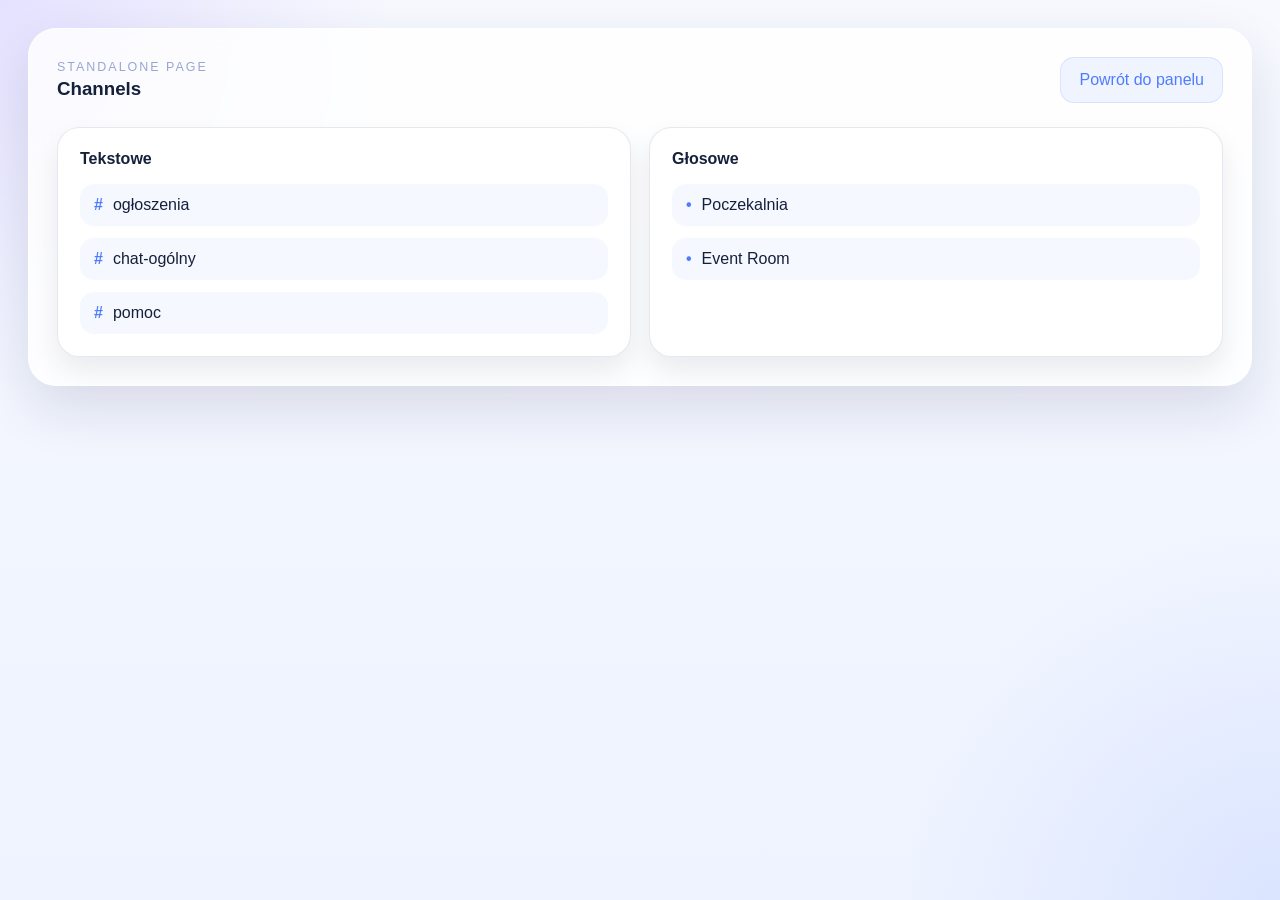
==== channels/channels.html @ d3af58b4 "Build Discord server dashboard site" ====
<!DOCTYPE html>
<html lang="pl">
<head>
  <meta charset="UTF-8">
  <meta name="viewport" content="width=device-width, initial-scale=1.0">
  <title>Channels</title>
  <link rel="stylesheet" href="../css/style.css">
</head>
<body>
  <main class="main-panel">
    <section class="panel-card panel-card--active">
      <div class="panel-card__header">
        <div>
          <p class="panel-card__eyebrow">Standalone page</p>
          <h3>Channels</h3>
        </div>
        <a class="panel-link" href="../index.html">Powrót do panelu</a>
      </div>
      <div class="channel-layout">
        <article class="info-box">
          <h4>Tekstowe</h4>
          <ul class="channel-list">
            <li><span>#</span> ogłoszenia</li>
            <li><span>#</span> chat-ogólny</li>
            <li><span>#</span> pomoc</li>
          </ul>
        </article>
        <article class="info-box">
          <h4>Głosowe</h4>
          <ul class="channel-list channel-list--voice">
            <li><span>•</span> Poczekalnia</li>
            <li><span>•</span> Event Room</li>
          </ul>
        </article>
      </div>
    </section>
  </main>
</body>
</html>
---- css/style.css ----
:root {
  --bg-page: #eff3ff;
  --bg-sidebar: #0d1224;
  --bg-sidebar-soft: #151d37;
  --bg-card: rgba(255, 255, 255, 0.82);
  --bg-card-strong: #ffffff;
  --text-main: #15203b;
  --text-soft: #617094;
  --text-on-dark: #f5f7ff;
  --line: rgba(21, 32, 59, 0.1);
  --shadow-lg: 0 22px 55px rgba(16, 26, 57, 0.12);
  --shadow-md: 0 14px 28px rgba(13, 18, 36, 0.08);
  --radius-xl: 28px;
  --radius-lg: 22px;
  --radius-md: 16px;
  --radius-sm: 12px;
  --violet: #7a5cff;
  --orange: #ff9c42;
  --green: #2bc870;
  --gray: #8e96a8;
  --gold: #e0b63f;
  --blue: #4e7cff;
}

* {
  box-sizing: border-box;
}

html,
body {
  margin: 0;
  min-height: 100%;
}

body {
  font-family: "Space Grotesk", sans-serif;
  color: var(--text-main);
  background:
    radial-gradient(circle at top left, rgba(122, 92, 255, 0.15), transparent 25%),
    radial-gradient(circle at bottom right, rgba(78, 124, 255, 0.12), transparent 24%),
    linear-gradient(180deg, #f7f9ff 0%, #eef3ff 100%);
}

button,
a {
  font: inherit;
}

button {
  cursor: pointer;
}

a {
  color: inherit;
  text-decoration: none;
}

svg {
  display: block;
  width: 100%;
  height: 100%;
  fill: currentColor;
}

.app-shell {
  min-height: 100vh;
  display: grid;
  grid-template-columns: 280px 1fr;
}

.sidebar {
  position: sticky;
  top: 0;
  min-height: 100vh;
  display: flex;
  flex-direction: column;
  padding: 28px 20px;
  background:
    linear-gradient(180deg, rgba(255, 255, 255, 0.04), transparent 24%),
    linear-gradient(180deg, #0c1122 0%, #111935 100%);
  color: var(--text-on-dark);
  border-right: 1px solid rgba(255, 255, 255, 0.06);
}

.sidebar__brand,
.sidebar__footer {
  padding: 14px;
  border-radius: var(--radius-lg);
  background: rgba(255, 255, 255, 0.04);
  border: 1px solid rgba(255, 255, 255, 0.06);
}

.sidebar__brand {
  display: flex;
  align-items: center;
  gap: 14px;
  margin-bottom: 20px;
}

.server-badge {
  width: 56px;
  height: 56px;
  display: grid;
  place-items: center;
  border-radius: 18px;
  background: linear-gradient(135deg, var(--violet), #49a2ff);
  color: white;
  font-weight: 700;
  letter-spacing: 0.08em;
  box-shadow: 0 18px 30px rgba(122, 92, 255, 0.28);
}

.sidebar__eyebrow,
.topbar__eyebrow,
.panel-card__eyebrow {
  margin: 0 0 4px;
  color: #99a6d0;
  font-size: 0.78rem;
  letter-spacing: 0.16em;
  text-transform: uppercase;
}

.sidebar__brand h1,
.topbar h2,
.panel-card h3,
.info-box h4,
.event-item h4 {
  margin: 0;
}

.sidebar__nav {
  display: grid;
  gap: 10px;
}

.nav-item {
  display: flex;
  align-items: center;
  gap: 14px;
  width: 100%;
  padding: 14px 16px;
  border: 0;
  border-radius: 16px;
  background: transparent;
  color: #d7def8;
  text-align: left;
  transition: background-color 0.22s ease, transform 0.22s ease, color 0.22s ease;
}

.nav-item:hover,
.nav-item:focus-visible {
  background: rgba(255, 255, 255, 0.07);
  transform: translateX(4px);
  color: white;
}

.nav-item.is-active {
  background: linear-gradient(135deg, rgba(122, 92, 255, 0.3), rgba(78, 124, 255, 0.18));
  color: white;
  box-shadow: inset 0 0 0 1px rgba(255, 255, 255, 0.08);
}

.nav-item__icon {
  width: 20px;
  height: 20px;
  flex: 0 0 20px;
}

.sidebar__footer {
  margin-top: auto;
}

.sidebar__footer p {
  margin: 0 0 6px;
  color: #9ca9cf;
}

.main-panel {
  padding: 28px;
}

.topbar {
  margin-bottom: 24px;
}

.topbar__content {
  display: flex;
  align-items: center;
  justify-content: space-between;
  gap: 20px;
  padding: 24px 28px;
  border-radius: var(--radius-xl);
  background: rgba(255, 255, 255, 0.65);
  backdrop-filter: blur(16px);
  border: 1px solid rgba(255, 255, 255, 0.72);
  box-shadow: var(--shadow-lg);
}

.oauth-card {
  display: flex;
  align-items: center;
  gap: 14px;
}

.oauth-card p {
  margin: 0;
  max-width: 300px;
  color: var(--text-soft);
  font-size: 0.95rem;
}

.discord-login,
.panel-link {
  display: inline-flex;
  align-items: center;
  justify-content: center;
  min-height: 46px;
  padding: 0 18px;
  border-radius: 14px;
  border: 1px solid transparent;
  transition: transform 0.2s ease, box-shadow 0.2s ease, background-color 0.2s ease;
}

.discord-login {
  background: linear-gradient(135deg, #5865f2, #7a5cff);
  color: white;
  box-shadow: 0 16px 28px rgba(88, 101, 242, 0.22);
}

.discord-login:hover,
.discord-login:focus-visible,
.panel-link:hover,
.panel-link:focus-visible {
  transform: translateY(-2px);
}

.panel-link {
  color: var(--blue);
  background: rgba(78, 124, 255, 0.08);
  border-color: rgba(78, 124, 255, 0.14);
}

.content-area {
  position: relative;
}

.panel-card {
  display: none;
  padding: 28px;
  border-radius: var(--radius-xl);
  background: var(--bg-card);
  backdrop-filter: blur(16px);
  border: 1px solid rgba(255, 255, 255, 0.7);
  box-shadow: var(--shadow-lg);
}

.panel-card--active {
  display: block;
  animation: panel-enter 0.34s ease;
}

@keyframes panel-enter {
  from {
    opacity: 0;
    transform: translateY(10px) translateX(6px);
  }

  to {
    opacity: 1;
    transform: translateY(0) translateX(0);
  }
}

.panel-card__header {
  display: flex;
  align-items: center;
  justify-content: space-between;
  gap: 16px;
  margin-bottom: 24px;
}

.panel-card__actions {
  display: flex;
  align-items: center;
  gap: 12px;
  flex-wrap: wrap;
  justify-content: flex-end;
}

.role-grid,
.channel-layout,
.rules-layout {
  display: grid;
  gap: 18px;
}

.role-grid {
  grid-template-columns: repeat(2, minmax(0, 1fr));
}

.role-tile,
.info-box,
.member-row,
.event-item {
  border-radius: var(--radius-lg);
  background: var(--bg-card-strong);
  border: 1px solid var(--line);
  box-shadow: var(--shadow-md);
}

.role-tile {
  min-height: 170px;
  padding: 20px;
  position: relative;
  overflow: hidden;
}

.role-tile::before {
  content: "";
  position: absolute;
  inset: 0 auto auto 0;
  width: 100%;
  height: 5px;
}

.role-tile--violet::before,
.tag--violet {
  background: var(--violet);
}

.role-tile--orange::before,
.tag--orange {
  background: var(--orange);
}

.role-tile--green::before,
.tag--green {
  background: var(--green);
}

.role-tile--gray::before,
.tag--gray {
  background: var(--gray);
}

.role-tile--gold::before,
.tag--gold {
  background: var(--gold);
}

.role-tile p,
.info-box p,
.event-item p {
  margin: 14px 0 0;
  color: var(--text-soft);
  line-height: 1.65;
}

.role-chip,
.tag,
.status-pill {
  display: inline-flex;
  align-items: center;
  min-height: 32px;
  padding: 0 12px;
  border-radius: 999px;
  font-size: 0.9rem;
  font-weight: 600;
}

.role-chip {
  background: #f2f5ff;
}

.channel-layout,
.rules-layout {
  grid-template-columns: repeat(2, minmax(0, 1fr));
}

.info-box {
  padding: 22px;
}

.channel-list,
.rules-list {
  margin: 16px 0 0;
  padding: 0;
}

.channel-list {
  list-style: none;
  display: grid;
  gap: 12px;
}

.channel-list li {
  display: flex;
  align-items: center;
  gap: 10px;
  padding: 12px 14px;
  border-radius: 14px;
  background: #f6f8ff;
  color: var(--text-main);
  transition: transform 0.2s ease, background-color 0.2s ease;
}

.channel-list li:hover,
.member-row:hover {
  transform: translateY(-2px);
  background: #eef3ff;
}

.channel-list span {
  color: var(--blue);
  font-weight: 700;
}

.staff-grid,
.events-list {
  display: grid;
  gap: 14px;
}

.member-row {
  display: flex;
  align-items: center;
  justify-content: space-between;
  gap: 14px;
  padding: 18px 20px;
  transition: transform 0.2s ease, background-color 0.2s ease;
}

.tag {
  color: white;
}

.tag--violet {
  background: var(--violet);
}

.status-pill {
  background: rgba(78, 124, 255, 0.1);
  color: var(--blue);
}

.event-item {
  display: grid;
  grid-template-columns: 84px 1fr;
  gap: 18px;
  align-items: start;
  padding: 18px 20px;
}

.event-item__date {
  display: inline-flex;
  align-items: center;
  justify-content: center;
  min-height: 58px;
  border-radius: 18px;
  background: linear-gradient(135deg, var(--violet), var(--blue));
  color: white;
  font-weight: 700;
}

.rules-list {
  padding-left: 18px;
  color: var(--text-soft);
  line-height: 1.7;
}

.hamburger {
  display: none;
  width: 52px;
  height: 52px;
  margin-bottom: 16px;
  border: 1px solid rgba(21, 32, 59, 0.12);
  border-radius: 16px;
  background: rgba(255, 255, 255, 0.72);
  box-shadow: var(--shadow-md);
}

.hamburger span {
  display: block;
  width: 22px;
  height: 2px;
  margin: 5px auto;
  background: var(--text-main);
  border-radius: 999px;
}

@media (max-width: 980px) {
  .app-shell {
    grid-template-columns: 1fr;
  }

  .sidebar {
    position: fixed;
    inset: 0 auto 0 0;
    width: min(82vw, 320px);
    transform: translateX(-100%);
    transition: transform 0.28s ease;
    z-index: 20;
  }

  .sidebar.is-open {
    transform: translateX(0);
  }

  .main-panel {
    padding: 18px;
  }

  .hamburger {
    display: block;
  }

  .topbar__content,
  .panel-card__header,
  .oauth-card,
  .role-grid,
  .channel-layout,
  .rules-layout {
    grid-template-columns: 1fr;
    display: grid;
  }

  .oauth-card {
    justify-items: start;
  }
}

@media (max-width: 720px) {
  .topbar__content,
  .panel-card {
    padding: 20px;
  }

  .member-row,
  .event-item {
    grid-template-columns: 1fr;
  }

  .member-row {
    align-items: flex-start;
  }
}
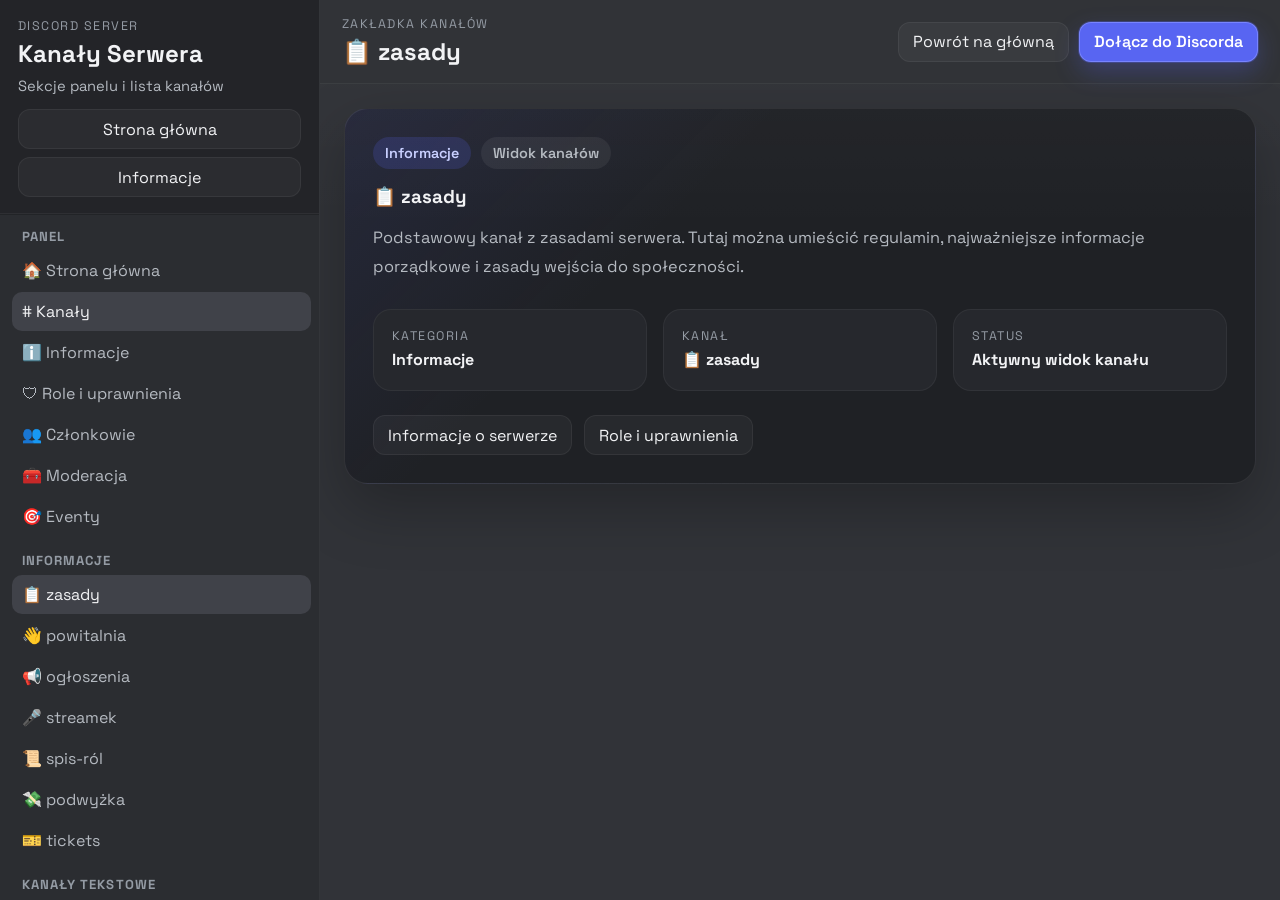
==== commit e60a0dbf: "Update channels layout pages" ====
--- a/channels/channels.html
+++ b/channels/channels.html
@@ -3,37 +3,270 @@
 <head>
   <meta charset="UTF-8">
   <meta name="viewport" content="width=device-width, initial-scale=1.0">
-  <title>Channels</title>
+  <meta
+    name="description"
+    content="Osobny widok kanałów serwera Discord z listą po lewej stronie."
+  >
+  <title>Kanały Serwera</title>
+  <link rel="preconnect" href="https://fonts.googleapis.com">
+  <link rel="preconnect" href="https://fonts.gstatic.com" crossorigin>
+  <link
+    href="https://fonts.googleapis.com/css2?family=Space+Grotesk:wght@400;500;600;700&display=swap"
+    rel="stylesheet"
+  >
   <link rel="stylesheet" href="../css/style.css">
 </head>
 <body>
-  <main class="main-panel">
-    <section class="panel-card panel-card--active">
-      <div class="panel-card__header">
+  <div class="app-shell">
+    <aside class="channel-sidebar" id="channelSidebar">
+      <header class="channel-sidebar__header">
         <div>
-          <p class="panel-card__eyebrow">Standalone page</p>
-          <h3>Channels</h3>
-        </div>
-        <a class="panel-link" href="../index.html">Powrót do panelu</a>
+          <p class="channel-sidebar__eyebrow">Discord Server</p>
+          <h1>Kanały Serwera</h1>
+        </div>
+        <p class="channel-sidebar__meta">Sekcje panelu i lista kanałów</p>
+        <div class="sidebar-shortcuts">
+          <a class="sidebar-shortcut" href="../index.html">Strona główna</a>
+          <a class="sidebar-shortcut" href="../info/info.html">Informacje</a>
+        </div>
+      </header>
+
+      <div class="channel-sidebar__scroll" aria-label="Sekcje i kanały">
+        <section class="channel-group">
+          <h2 class="channel-group__title">Panel</h2>
+          <a class="sidebar-nav__link" href="../index.html">🏠 Strona główna</a>
+          <a class="sidebar-nav__link is-active" href="./channels.html"># Kanały</a>
+          <a class="sidebar-nav__link" href="../info/info.html">ℹ️ Informacje</a>
+          <a class="sidebar-nav__link" href="../roles/roles.html">🛡 Role i uprawnienia</a>
+          <a class="sidebar-nav__link" href="../members/members.html">👥 Członkowie</a>
+          <a class="sidebar-nav__link" href="../moderation/moderation.html">🧰 Moderacja</a>
+          <a class="sidebar-nav__link" href="../events/events.html">🎯 Eventy</a>
+        </section>
+
+        <section class="channel-group">
+          <h2 class="channel-group__title">Informacje</h2>
+          <button class="channel-item is-active" type="button" data-channel="📋 zasady" data-category="Informacje">
+            <span class="channel-item__name">📋 zasady</span>
+          </button>
+          <button class="channel-item" type="button" data-channel="👋 powitalnia" data-category="Informacje">
+            <span class="channel-item__name">👋 powitalnia</span>
+          </button>
+          <button class="channel-item" type="button" data-channel="📢 ogłoszenia" data-category="Informacje">
+            <span class="channel-item__name">📢 ogłoszenia</span>
+          </button>
+          <button class="channel-item" type="button" data-channel="🎤 streamek" data-category="Informacje">
+            <span class="channel-item__name">🎤 streamek</span>
+          </button>
+          <button class="channel-item" type="button" data-channel="📜 spis-ról" data-category="Informacje">
+            <span class="channel-item__name">📜 spis-ról</span>
+          </button>
+          <button class="channel-item" type="button" data-channel="💸 podwyżka" data-category="Informacje">
+            <span class="channel-item__name">💸 podwyżka</span>
+          </button>
+          <button class="channel-item" type="button" data-channel="🎫 tickets" data-category="Informacje">
+            <span class="channel-item__name">🎫 tickets</span>
+          </button>
+        </section>
+
+        <section class="channel-group">
+          <h2 class="channel-group__title">Kanały tekstowe</h2>
+          <button class="channel-item" type="button" data-channel="😴🤔 ogólny" data-category="Kanały tekstowe">
+            <span class="channel-item__name">😴🤔 ogólny</span>
+          </button>
+          <button class="channel-item" type="button" data-channel="💡 pomysły" data-category="Kanały tekstowe">
+            <span class="channel-item__name">💡 pomysły</span>
+          </button>
+          <button class="channel-item" type="button" data-channel="🏠 rrl" data-category="Kanały tekstowe">
+            <span class="channel-item__name">🏠 rrl</span>
+          </button>
+          <button class="channel-item" type="button" data-channel="🌐 tylko-dla-moderacji" data-category="Kanały tekstowe">
+            <span class="channel-item__name">🌐 tylko-dla-moderacji</span>
+          </button>
+          <button class="channel-item" type="button" data-channel="👑 zasady-moderacji" data-category="Kanały tekstowe">
+            <span class="channel-item__name">👑 zasady-moderacji</span>
+          </button>
+          <button class="channel-item" type="button" data-channel="😄 szukanko-ludzi" data-category="Kanały tekstowe">
+            <span class="channel-item__name">😄 szukanko-ludzi</span>
+          </button>
+          <button class="channel-item" type="button" data-channel="🔧 naprawy" data-category="Kanały tekstowe">
+            <span class="channel-item__name">🔧 naprawy</span>
+          </button>
+        </section>
+
+        <section class="channel-group">
+          <h2 class="channel-group__title">4fun</h2>
+          <button class="channel-item" type="button" data-channel="🎬 clipy" data-category="4fun">
+            <span class="channel-item__name">🎬 clipy</span>
+          </button>
+          <button class="channel-item" type="button" data-channel="😂 memy" data-category="4fun">
+            <span class="channel-item__name">😂 memy</span>
+          </button>
+          <button class="channel-item" type="button" data-channel="🎵 music" data-category="4fun">
+            <span class="channel-item__name">🎵 music</span>
+          </button>
+          <button class="channel-item" type="button" data-channel="📚 chwalanie-co-majo" data-category="4fun">
+            <span class="channel-item__name">📚 chwalanie-co-majo</span>
+          </button>
+          <button class="channel-item" type="button" data-channel="🧠 edity" data-category="4fun">
+            <span class="channel-item__name">🧠 edity</span>
+          </button>
+          <button class="channel-item" type="button" data-channel="🎲 gry-i-sklep" data-category="4fun">
+            <span class="channel-item__name">🎲 gry-i-sklep</span>
+          </button>
+          <button class="channel-item" type="button" data-channel="🕹 komendo-tekstowy" data-category="4fun">
+            <span class="channel-item__name">🕹 komendo-tekstowy</span>
+          </button>
+          <button class="channel-item" type="button" data-channel="🎮 oceny-setup" data-category="4fun">
+            <span class="channel-item__name">🎮 oceny-setup</span>
+          </button>
+          <button class="channel-item" type="button" data-channel="🔢 odliczanie" data-category="4fun">
+            <span class="channel-item__name">🔢 odliczanie</span>
+          </button>
+          <button class="channel-item" type="button" data-channel="✏️ ostatnia-litera" data-category="4fun">
+            <span class="channel-item__name">✏️ ostatnia-litera</span>
+          </button>
+          <button class="channel-item" type="button" data-channel="🎉 igrzyska-żartu" data-category="4fun">
+            <span class="channel-item__name">🎉 igrzyska-żartu</span>
+          </button>
+        </section>
+
+        <section class="channel-group">
+          <h2 class="channel-group__title">Kanały głosowe</h2>
+          <button class="channel-item channel-item--voice" type="button" data-channel="🔊 Ogólne" data-category="Kanały głosowe">
+            <span class="channel-item__name">🔊 Ogólne</span>
+          </button>
+          <button class="channel-item channel-item--voice" type="button" data-channel="🔊 duo" data-category="Kanały głosowe">
+            <span class="channel-item__name">🔊 duo</span>
+          </button>
+          <button class="channel-item channel-item--voice" type="button" data-channel="🔊 trio" data-category="Kanały głosowe">
+            <span class="channel-item__name">🔊 trio</span>
+          </button>
+          <button class="channel-item channel-item--voice" type="button" data-channel="🔊 quatro" data-category="Kanały głosowe">
+            <span class="channel-item__name">🔊 quatro</span>
+          </button>
+          <button class="channel-item channel-item--voice" type="button" data-channel="🔊 Unlimited" data-category="Kanały głosowe">
+            <span class="channel-item__name">🔊 Unlimited</span>
+          </button>
+          <button class="channel-item channel-item--voice" type="button" data-channel="🔊 Nieobecność" data-category="Kanały głosowe">
+            <span class="channel-item__name">🔊 Nieobecność</span>
+          </button>
+          <button class="channel-item channel-item--voice" type="button" data-channel="🔊 Streamek" data-category="Kanały głosowe">
+            <span class="channel-item__name">🔊 Streamek</span>
+          </button>
+        </section>
+
+        <section class="channel-group">
+          <h2 class="channel-group__title">Ban</h2>
+          <button class="channel-item" type="button" data-channel="❌ ban-room" data-category="Ban">
+            <span class="channel-item__name">❌ ban-room</span>
+          </button>
+          <button class="channel-item" type="button" data-channel="📩 requesty-na-bany" data-category="Ban">
+            <span class="channel-item__name">📩 requesty-na-bany</span>
+          </button>
+        </section>
+
+        <section class="channel-group">
+          <h2 class="channel-group__title">Event</h2>
+          <button class="channel-item" type="button" data-channel="📜 zasady" data-category="Event">
+            <span class="channel-item__name">📜 zasady</span>
+          </button>
+          <button class="channel-item" type="button" data-channel="📅 zdarzenia-eventu" data-category="Event">
+            <span class="channel-item__name">📅 zdarzenia-eventu</span>
+          </button>
+          <button class="channel-item" type="button" data-channel="🤝 wspólne" data-category="Event">
+            <span class="channel-item__name">🤝 wspólne</span>
+          </button>
+          <button class="channel-item" type="button" data-channel="🛡 drużyna-1" data-category="Event">
+            <span class="channel-item__name">🛡 drużyna-1</span>
+          </button>
+          <button class="channel-item" type="button" data-channel="🛡 drużyna-2" data-category="Event">
+            <span class="channel-item__name">🛡 drużyna-2</span>
+          </button>
+          <button class="channel-item" type="button" data-channel="🏢 biuro-dowódcze-nr1" data-category="Event">
+            <span class="channel-item__name">🏢 biuro-dowódcze-nr1</span>
+          </button>
+          <button class="channel-item" type="button" data-channel="🏢 biuro-dowódcze-nr2" data-category="Event">
+            <span class="channel-item__name">🏢 biuro-dowódcze-nr2</span>
+          </button>
+          <button class="channel-item channel-item--voice" type="button" data-channel="🔊 Drużyna 1" data-category="Event">
+            <span class="channel-item__name">🔊 Drużyna 1</span>
+          </button>
+          <button class="channel-item channel-item--voice" type="button" data-channel="🔊 Drużyna 2" data-category="Event">
+            <span class="channel-item__name">🔊 Drużyna 2</span>
+          </button>
+          <button class="channel-item channel-item--voice" type="button" data-channel="🔊 Organizacyjny" data-category="Event">
+            <span class="channel-item__name">🔊 Organizacyjny</span>
+          </button>
+        </section>
       </div>
-      <div class="channel-layout">
-        <article class="info-box">
-          <h4>Tekstowe</h4>
-          <ul class="channel-list">
-            <li><span>#</span> ogłoszenia</li>
-            <li><span>#</span> chat-ogólny</li>
-            <li><span>#</span> pomoc</li>
-          </ul>
-        </article>
-        <article class="info-box">
-          <h4>Głosowe</h4>
-          <ul class="channel-list channel-list--voice">
-            <li><span>•</span> Poczekalnia</li>
-            <li><span>•</span> Event Room</li>
-          </ul>
-        </article>
-      </div>
-    </section>
-  </main>
+    </aside>
+
+    <main class="content-panel">
+      <header class="content-topbar">
+        <button
+          class="hamburger"
+          id="sidebarToggle"
+          type="button"
+          aria-controls="channelSidebar"
+          aria-expanded="false"
+          aria-label="Otwórz kanały"
+        >
+          <span></span>
+          <span></span>
+          <span></span>
+        </button>
+
+        <div>
+          <p class="content-topbar__eyebrow">Zakładka kanałów</p>
+          <h2 id="channelTitle">📋 zasady</h2>
+        </div>
+        <div class="topbar-links">
+          <a class="topbar-link" href="../index.html">Powrót na główną</a>
+          <a
+            class="join-btn"
+            href="https://discord.gg/8MzyPqCg6n"
+            target="_blank"
+            rel="noopener noreferrer"
+          >
+            Dołącz do Discorda
+          </a>
+        </div>
+      </header>
+
+      <section class="content-card" id="channelContent">
+        <div class="content-card__meta">
+          <span class="content-pill" id="categoryLabel">Informacje</span>
+          <span class="content-pill content-pill--soft">Widok kanałów</span>
+        </div>
+
+        <h3 class="content-card__heading" id="channelHeading">📋 zasady</h3>
+        <p class="content-card__description" id="channelDescription">
+          Podstawowy kanał z zasadami serwera. Tutaj można umieścić regulamin, najważniejsze informacje porządkowe i zasady wejścia do społeczności.
+        </p>
+
+        <div class="content-card__grid">
+          <article class="info-tile">
+            <p class="info-tile__label">Kategoria</p>
+            <strong id="summaryCategory">Informacje</strong>
+          </article>
+          <article class="info-tile">
+            <p class="info-tile__label">Kanał</p>
+            <strong id="summaryChannel">📋 zasady</strong>
+          </article>
+          <article class="info-tile">
+            <p class="info-tile__label">Status</p>
+            <strong>Aktywny widok kanału</strong>
+          </article>
+        </div>
+
+        <div class="content-card__actions">
+          <a class="topbar-link" href="../info/info.html">Informacje o serwerze</a>
+          <a class="topbar-link" href="../roles/roles.html">Role i uprawnienia</a>
+        </div>
+      </section>
+    </main>
+  </div>
+
+  <script src="../js/main.js"></script>
 </body>
 </html>
--- a/css/style.css
+++ b/css/style.css
@@ -1,25 +1,25 @@
 :root {
-  --bg-page: #eff3ff;
-  --bg-sidebar: #0d1224;
-  --bg-sidebar-soft: #151d37;
-  --bg-card: rgba(255, 255, 255, 0.82);
-  --bg-card-strong: #ffffff;
-  --text-main: #15203b;
-  --text-soft: #617094;
-  --text-on-dark: #f5f7ff;
-  --line: rgba(21, 32, 59, 0.1);
-  --shadow-lg: 0 22px 55px rgba(16, 26, 57, 0.12);
-  --shadow-md: 0 14px 28px rgba(13, 18, 36, 0.08);
-  --radius-xl: 28px;
-  --radius-lg: 22px;
-  --radius-md: 16px;
-  --radius-sm: 12px;
-  --violet: #7a5cff;
-  --orange: #ff9c42;
-  --green: #2bc870;
-  --gray: #8e96a8;
-  --gold: #e0b63f;
-  --blue: #4e7cff;
+  --bg-app: #313338;
+  --bg-strip: #1e1f22;
+  --bg-sidebar: #2b2d31;
+  --bg-sidebar-top: #232428;
+  --bg-content: #313338;
+  --bg-card: #1f2125;
+  --bg-card-soft: #26282d;
+  --bg-hover: #35373c;
+  --bg-active: #404249;
+  --text-main: #f2f3f5;
+  --text-soft: #b5bac1;
+  --text-dim: #949ba4;
+  --line: rgba(255, 255, 255, 0.08);
+  --accent: #5865f2;
+  --accent-soft: rgba(88, 101, 242, 0.18);
+  --success: #23a559;
+  --shadow: 0 24px 60px rgba(0, 0, 0, 0.25);
+  --radius-xl: 24px;
+  --radius-lg: 18px;
+  --radius-md: 14px;
+  --radius-sm: 10px;
 }
 
 * {
@@ -36,17 +36,14 @@
   font-family: "Space Grotesk", sans-serif;
   color: var(--text-main);
   background:
-    radial-gradient(circle at top left, rgba(122, 92, 255, 0.15), transparent 25%),
-    radial-gradient(circle at bottom right, rgba(78, 124, 255, 0.12), transparent 24%),
-    linear-gradient(180deg, #f7f9ff 0%, #eef3ff 100%);
-}
-
-button,
-a {
+    radial-gradient(circle at top left, rgba(88, 101, 242, 0.14), transparent 24%),
+    radial-gradient(circle at bottom right, rgba(35, 165, 89, 0.1), transparent 20%),
+    var(--bg-app);
+  overflow: hidden;
+}
+
+button {
   font: inherit;
-}
-
-button {
   cursor: pointer;
 }
 
@@ -55,492 +52,614 @@
   text-decoration: none;
 }
 
-svg {
-  display: block;
+.app-shell {
+  height: 100vh;
+  display: grid;
+  grid-template-columns: 320px 1fr;
+  overflow: hidden;
+}
+
+.channel-sidebar {
+  background: var(--bg-sidebar);
+  border-right: 1px solid rgba(255, 255, 255, 0.04);
+  height: 100vh;
+  display: flex;
+  flex-direction: column;
+  overflow: hidden;
+}
+
+.channel-sidebar__header {
+  padding: 18px 18px 16px;
+  background: var(--bg-sidebar-top);
+  border-bottom: 1px solid rgba(255, 255, 255, 0.05);
+  box-shadow: 0 1px 0 rgba(0, 0, 0, 0.2);
+}
+
+.channel-sidebar__header h1,
+.content-topbar h2,
+.content-card__heading {
+  margin: 0;
+}
+
+.channel-sidebar__eyebrow,
+.content-topbar__eyebrow,
+.info-tile__label {
+  margin: 0 0 4px;
+  color: var(--text-dim);
+  font-size: 0.78rem;
+  letter-spacing: 0.12em;
+  text-transform: uppercase;
+}
+
+.channel-sidebar__meta {
+  margin: 8px 0 0;
+  color: var(--text-soft);
+  font-size: 0.92rem;
+}
+
+.sidebar-shortcuts {
+  display: grid;
+  gap: 8px;
+  margin-top: 14px;
+}
+
+.sidebar-shortcut,
+.topbar-link,
+.join-btn,
+.page-back {
+  display: inline-flex;
+  align-items: center;
+  justify-content: center;
+  min-height: 40px;
+  padding: 0 14px;
+  border-radius: 12px;
+  border: 1px solid rgba(255, 255, 255, 0.06);
+  background: rgba(255, 255, 255, 0.04);
+  color: var(--text-main);
+  transition: transform 0.18s ease, background-color 0.18s ease, border-color 0.18s ease;
+}
+
+.sidebar-shortcut:hover,
+.sidebar-shortcut:focus-visible,
+.topbar-link:hover,
+.topbar-link:focus-visible,
+.join-btn:hover,
+.join-btn:focus-visible,
+.page-back:hover,
+.page-back:focus-visible {
+  transform: translateY(-1px);
+  background: rgba(88, 101, 242, 0.16);
+  border-color: rgba(88, 101, 242, 0.24);
+}
+
+.join-btn {
+  position: relative;
+  overflow: hidden;
+  background: #5865f2;
+  border: 1px solid rgba(124, 136, 255, 0.9);
+  box-shadow:
+    0 0 0 1px rgba(88, 101, 242, 0.3),
+    0 10px 24px rgba(88, 101, 242, 0.28);
+  color: #ffffff;
+  font-weight: 600;
+  isolation: isolate;
+}
+
+.join-btn::before {
+  content: "";
+  position: absolute;
+  inset: 1px;
+  border-radius: inherit;
+  background:
+    radial-gradient(circle at var(--mouse-x, 50%) var(--mouse-y, 50%), rgba(255, 255, 255, 0.26), transparent 38%);
+  opacity: 0;
+  transition: opacity 0.18s ease;
+  z-index: -1;
+}
+
+.join-btn:hover,
+.join-btn:focus-visible {
+  background: #4752c4;
+  border-color: rgba(150, 160, 255, 0.95);
+  box-shadow:
+    0 0 0 1px rgba(88, 101, 242, 0.42),
+    0 14px 30px rgba(88, 101, 242, 0.34);
+}
+
+.join-btn:hover::before,
+.join-btn:focus-visible::before {
+  opacity: 1;
+}
+
+.channel-sidebar__scroll {
+  flex: 1;
+  min-height: 0;
+  overflow-y: auto;
+  padding: 14px 8px 18px 12px;
+  overscroll-behavior: contain;
+  -webkit-overflow-scrolling: touch;
+}
+
+.channel-sidebar__scroll::-webkit-scrollbar {
+  width: 10px;
+}
+
+.channel-sidebar__scroll::-webkit-scrollbar-thumb {
+  background: #1a1b1e;
+  border-radius: 999px;
+}
+
+.channel-group + .channel-group {
+  margin-top: 16px;
+}
+
+.channel-group__title {
+  margin: 0 0 6px;
+  padding: 0 10px;
+  color: var(--text-dim);
+  font-size: 0.82rem;
+  letter-spacing: 0.08em;
+  text-transform: uppercase;
+}
+
+.channel-item {
   width: 100%;
-  height: 100%;
-  fill: currentColor;
-}
-
-.app-shell {
-  min-height: 100vh;
-  display: grid;
-  grid-template-columns: 280px 1fr;
-}
-
-.sidebar {
-  position: sticky;
-  top: 0;
-  min-height: 100vh;
+  display: flex;
+  align-items: center;
+  gap: 10px;
+  margin: 2px 0;
+  padding: 9px 10px;
+  border: 0;
+  border-radius: var(--radius-sm);
+  background: transparent;
+  color: var(--text-soft);
+  text-align: left;
+  transition: background-color 0.18s ease, color 0.18s ease, transform 0.18s ease;
+}
+
+.sidebar-nav__link {
+  width: 100%;
+  display: flex;
+  align-items: center;
+  gap: 10px;
+  margin: 2px 0;
+  padding: 9px 10px;
+  border-radius: var(--radius-sm);
+  color: var(--text-soft);
+  text-align: left;
+  transition: background-color 0.18s ease, color 0.18s ease, transform 0.18s ease;
+}
+
+.channel-item:hover,
+.channel-item:focus-visible,
+.sidebar-nav__link:hover,
+.sidebar-nav__link:focus-visible {
+  background: var(--bg-hover);
+  color: var(--text-main);
+}
+
+.channel-item.is-active {
+  background: var(--bg-active);
+  color: var(--text-main);
+}
+
+.sidebar-nav__link.is-active {
+  background: var(--bg-active);
+  color: var(--text-main);
+}
+
+.channel-item__name {
+  white-space: nowrap;
+  overflow: hidden;
+  text-overflow: ellipsis;
+}
+
+.channel-item--voice .channel-item__name {
+  color: #c6f0d3;
+}
+
+.content-panel {
   display: flex;
   flex-direction: column;
-  padding: 28px 20px;
-  background:
-    linear-gradient(180deg, rgba(255, 255, 255, 0.04), transparent 24%),
-    linear-gradient(180deg, #0c1122 0%, #111935 100%);
-  color: var(--text-on-dark);
-  border-right: 1px solid rgba(255, 255, 255, 0.06);
-}
-
-.sidebar__brand,
-.sidebar__footer {
-  padding: 14px;
-  border-radius: var(--radius-lg);
-  background: rgba(255, 255, 255, 0.04);
-  border: 1px solid rgba(255, 255, 255, 0.06);
-}
-
-.sidebar__brand {
-  display: flex;
-  align-items: center;
-  gap: 14px;
-  margin-bottom: 20px;
-}
-
-.server-badge {
-  width: 56px;
-  height: 56px;
-  display: grid;
-  place-items: center;
-  border-radius: 18px;
-  background: linear-gradient(135deg, var(--violet), #49a2ff);
-  color: white;
-  font-weight: 700;
-  letter-spacing: 0.08em;
-  box-shadow: 0 18px 30px rgba(122, 92, 255, 0.28);
-}
-
-.sidebar__eyebrow,
-.topbar__eyebrow,
-.panel-card__eyebrow {
-  margin: 0 0 4px;
-  color: #99a6d0;
-  font-size: 0.78rem;
-  letter-spacing: 0.16em;
-  text-transform: uppercase;
-}
-
-.sidebar__brand h1,
-.topbar h2,
-.panel-card h3,
-.info-box h4,
-.event-item h4 {
-  margin: 0;
-}
-
-.sidebar__nav {
-  display: grid;
+  min-width: 0;
+  min-height: 0;
+  height: 100vh;
+  overflow-y: auto;
+  background:
+    linear-gradient(180deg, rgba(255, 255, 255, 0.02), transparent 26%),
+    var(--bg-content);
+}
+
+.content-topbar {
+  display: flex;
+  align-items: center;
+  justify-content: space-between;
+  gap: 16px;
+  min-height: 72px;
+  padding: 16px 22px;
+  border-bottom: 1px solid rgba(255, 255, 255, 0.05);
+  background: rgba(49, 51, 56, 0.92);
+  backdrop-filter: blur(12px);
+}
+
+.topbar-links {
+  display: flex;
+  align-items: center;
   gap: 10px;
-}
-
-.nav-item {
-  display: flex;
-  align-items: center;
-  gap: 14px;
-  width: 100%;
-  padding: 14px 16px;
-  border: 0;
-  border-radius: 16px;
-  background: transparent;
-  color: #d7def8;
-  text-align: left;
-  transition: background-color 0.22s ease, transform 0.22s ease, color 0.22s ease;
-}
-
-.nav-item:hover,
-.nav-item:focus-visible {
-  background: rgba(255, 255, 255, 0.07);
-  transform: translateX(4px);
-  color: white;
-}
-
-.nav-item.is-active {
-  background: linear-gradient(135deg, rgba(122, 92, 255, 0.3), rgba(78, 124, 255, 0.18));
-  color: white;
-  box-shadow: inset 0 0 0 1px rgba(255, 255, 255, 0.08);
-}
-
-.nav-item__icon {
-  width: 20px;
-  height: 20px;
-  flex: 0 0 20px;
-}
-
-.sidebar__footer {
-  margin-top: auto;
-}
-
-.sidebar__footer p {
-  margin: 0 0 6px;
-  color: #9ca9cf;
-}
-
-.main-panel {
-  padding: 28px;
-}
-
-.topbar {
-  margin-bottom: 24px;
-}
-
-.topbar__content {
-  display: flex;
-  align-items: center;
-  justify-content: space-between;
-  gap: 20px;
-  padding: 24px 28px;
-  border-radius: var(--radius-xl);
-  background: rgba(255, 255, 255, 0.65);
-  backdrop-filter: blur(16px);
-  border: 1px solid rgba(255, 255, 255, 0.72);
-  box-shadow: var(--shadow-lg);
-}
-
-.oauth-card {
-  display: flex;
-  align-items: center;
-  gap: 14px;
-}
-
-.oauth-card p {
-  margin: 0;
-  max-width: 300px;
-  color: var(--text-soft);
-  font-size: 0.95rem;
-}
-
-.discord-login,
-.panel-link {
-  display: inline-flex;
-  align-items: center;
-  justify-content: center;
-  min-height: 46px;
-  padding: 0 18px;
-  border-radius: 14px;
-  border: 1px solid transparent;
-  transition: transform 0.2s ease, box-shadow 0.2s ease, background-color 0.2s ease;
-}
-
-.discord-login {
-  background: linear-gradient(135deg, #5865f2, #7a5cff);
-  color: white;
-  box-shadow: 0 16px 28px rgba(88, 101, 242, 0.22);
-}
-
-.discord-login:hover,
-.discord-login:focus-visible,
-.panel-link:hover,
-.panel-link:focus-visible {
-  transform: translateY(-2px);
-}
-
-.panel-link {
-  color: var(--blue);
-  background: rgba(78, 124, 255, 0.08);
-  border-color: rgba(78, 124, 255, 0.14);
-}
-
-.content-area {
-  position: relative;
-}
-
-.panel-card {
-  display: none;
+  flex-wrap: wrap;
+}
+
+.content-card {
+  margin: 24px;
   padding: 28px;
   border-radius: var(--radius-xl);
-  background: var(--bg-card);
-  backdrop-filter: blur(16px);
-  border: 1px solid rgba(255, 255, 255, 0.7);
-  box-shadow: var(--shadow-lg);
-}
-
-.panel-card--active {
-  display: block;
-  animation: panel-enter 0.34s ease;
-}
-
-@keyframes panel-enter {
+  background:
+    linear-gradient(135deg, rgba(88, 101, 242, 0.1), transparent 34%),
+    linear-gradient(180deg, rgba(255, 255, 255, 0.02), transparent 32%),
+    var(--bg-card);
+  border: 1px solid var(--line);
+  box-shadow: var(--shadow);
+}
+
+.content-card.is-transitioning {
+  animation: panel-fade 0.28s ease;
+}
+
+@keyframes panel-fade {
   from {
     opacity: 0;
-    transform: translateY(10px) translateX(6px);
+    transform: translateY(8px);
   }
 
   to {
     opacity: 1;
-    transform: translateY(0) translateX(0);
-  }
-}
-
-.panel-card__header {
+    transform: translateY(0);
+  }
+}
+
+.content-card__meta {
+  display: flex;
+  flex-wrap: wrap;
+  gap: 10px;
+  margin-bottom: 16px;
+}
+
+.content-pill {
+  display: inline-flex;
+  align-items: center;
+  min-height: 32px;
+  padding: 0 12px;
+  border-radius: 999px;
+  background: var(--accent-soft);
+  color: #c9d0ff;
+  font-size: 0.9rem;
+  font-weight: 600;
+}
+
+.content-pill--soft {
+  background: rgba(255, 255, 255, 0.06);
+  color: var(--text-soft);
+}
+
+.content-card__description {
+  max-width: 780px;
+  margin: 16px 0 0;
+  color: var(--text-soft);
+  line-height: 1.75;
+  font-size: 1.02rem;
+}
+
+.content-card__grid {
+  display: grid;
+  grid-template-columns: repeat(3, minmax(0, 1fr));
+  gap: 16px;
+  margin-top: 28px;
+}
+
+.content-card__actions {
+  display: flex;
+  flex-wrap: wrap;
+  gap: 12px;
+  margin-top: 24px;
+}
+
+.info-tile {
+  padding: 18px;
+  border-radius: var(--radius-lg);
+  background: var(--bg-card-soft);
+  border: 1px solid rgba(255, 255, 255, 0.05);
+}
+
+.info-tile strong {
+  display: block;
+  color: var(--text-main);
+  line-height: 1.5;
+}
+
+.section-grid {
+  display: grid;
+  grid-template-columns: repeat(2, minmax(0, 1fr));
+  gap: 16px;
+  margin-top: 28px;
+}
+
+.section-card-link {
+  display: block;
+  padding: 22px;
+  border-radius: var(--radius-lg);
+  background:
+    linear-gradient(135deg, rgba(88, 101, 242, 0.08), transparent 42%),
+    var(--bg-card-soft);
+  border: 1px solid rgba(255, 255, 255, 0.05);
+  transition: transform 0.18s ease, border-color 0.18s ease, background-color 0.18s ease;
+}
+
+.section-card-link:hover,
+.section-card-link:focus-visible {
+  transform: translateY(-2px);
+  border-color: rgba(88, 101, 242, 0.3);
+  background:
+    linear-gradient(135deg, rgba(88, 101, 242, 0.16), transparent 42%),
+    var(--bg-card-soft);
+}
+
+.section-card-link__eyebrow {
+  margin: 0 0 10px;
+  color: #9fb0ff;
+  font-size: 0.78rem;
+  letter-spacing: 0.12em;
+  text-transform: uppercase;
+}
+
+.section-card-link h4 {
+  margin: 0;
+  color: var(--text-main);
+}
+
+.section-card-link p {
+  margin: 12px 0 0;
+  color: var(--text-soft);
+  line-height: 1.65;
+}
+
+.page-shell {
+  min-height: 100vh;
+  padding: 28px;
+  background:
+    radial-gradient(circle at top left, rgba(88, 101, 242, 0.14), transparent 24%),
+    radial-gradient(circle at bottom right, rgba(35, 165, 89, 0.1), transparent 20%),
+    var(--bg-app);
+}
+
+.page-wrapper {
+  max-width: 1180px;
+  margin: 0 auto;
+}
+
+.page-topbar {
   display: flex;
   align-items: center;
   justify-content: space-between;
   gap: 16px;
-  margin-bottom: 24px;
-}
-
-.panel-card__actions {
-  display: flex;
-  align-items: center;
-  gap: 12px;
-  flex-wrap: wrap;
-  justify-content: flex-end;
-}
-
-.role-grid,
-.channel-layout,
-.rules-layout {
+  margin-bottom: 20px;
+  padding: 20px 22px;
+  border-radius: var(--radius-xl);
+  background: rgba(35, 36, 40, 0.9);
+  border: 1px solid var(--line);
+  box-shadow: var(--shadow);
+}
+
+.page-eyebrow {
+  margin: 0 0 6px;
+  color: #9fb0ff;
+  font-size: 0.78rem;
+  letter-spacing: 0.12em;
+  text-transform: uppercase;
+}
+
+.page-topbar h1,
+.page-card h2,
+.role-card h3,
+.server-info-card h3 {
+  margin: 0;
+}
+
+.page-topbar h1 {
+  color: var(--text-main);
+  background: linear-gradient(135deg, #ffffff 0%, #b9c5ff 48%, #83ffc1 100%);
+  -webkit-background-clip: text;
+  background-clip: text;
+  color: transparent;
+}
+
+.page-card h2 {
+  color: #dfe5ff;
+}
+
+.page-card {
+  padding: 28px;
+  border-radius: var(--radius-xl);
+  background:
+    linear-gradient(135deg, rgba(88, 101, 242, 0.1), transparent 34%),
+    linear-gradient(180deg, rgba(255, 255, 255, 0.02), transparent 32%),
+    var(--bg-card);
+  border: 1px solid var(--line);
+  box-shadow: var(--shadow);
+}
+
+.page-intro {
+  max-width: 780px;
+  margin: 14px 0 0;
+  color: var(--text-soft);
+  line-height: 1.75;
+}
+
+.page-grid,
+.roles-grid {
   display: grid;
-  gap: 18px;
-}
-
-.role-grid {
+  gap: 16px;
+  margin-top: 24px;
+}
+
+.page-grid {
   grid-template-columns: repeat(2, minmax(0, 1fr));
 }
 
-.role-tile,
-.info-box,
-.member-row,
-.event-item {
+.roles-grid {
+  grid-template-columns: repeat(2, minmax(0, 1fr));
+}
+
+.server-info-card,
+.role-card {
+  padding: 20px;
   border-radius: var(--radius-lg);
-  background: var(--bg-card-strong);
-  border: 1px solid var(--line);
-  box-shadow: var(--shadow-md);
-}
-
-.role-tile {
-  min-height: 170px;
-  padding: 20px;
-  position: relative;
-  overflow: hidden;
-}
-
-.role-tile::before {
-  content: "";
-  position: absolute;
-  inset: 0 auto auto 0;
-  width: 100%;
-  height: 5px;
-}
-
-.role-tile--violet::before,
-.tag--violet {
-  background: var(--violet);
-}
-
-.role-tile--orange::before,
-.tag--orange {
-  background: var(--orange);
-}
-
-.role-tile--green::before,
-.tag--green {
-  background: var(--green);
-}
-
-.role-tile--gray::before,
-.tag--gray {
-  background: var(--gray);
-}
-
-.role-tile--gold::before,
-.tag--gold {
-  background: var(--gold);
-}
-
-.role-tile p,
-.info-box p,
-.event-item p {
-  margin: 14px 0 0;
-  color: var(--text-soft);
-  line-height: 1.65;
-}
-
-.role-chip,
-.tag,
-.status-pill {
+  background:
+    linear-gradient(135deg, rgba(88, 101, 242, 0.08), transparent 42%),
+    var(--bg-card-soft);
+  border: 1px solid rgba(255, 255, 255, 0.05);
+}
+
+.server-info-card p,
+.role-card p {
+  margin: 12px 0 0;
+  color: var(--text-soft);
+  line-height: 1.7;
+}
+
+.server-info-card h3 {
+  color: #cfd7ff;
+}
+
+.role-card h3 {
+  color: #e8ebff;
+}
+
+.role-badge {
   display: inline-flex;
   align-items: center;
   min-height: 32px;
   padding: 0 12px;
   border-radius: 999px;
   font-size: 0.9rem;
-  font-weight: 600;
-}
-
-.role-chip {
-  background: #f2f5ff;
-}
-
-.channel-layout,
-.rules-layout {
-  grid-template-columns: repeat(2, minmax(0, 1fr));
-}
-
-.info-box {
-  padding: 22px;
-}
-
-.channel-list,
-.rules-list {
-  margin: 16px 0 0;
-  padding: 0;
-}
-
-.channel-list {
-  list-style: none;
-  display: grid;
-  gap: 12px;
-}
-
-.channel-list li {
-  display: flex;
-  align-items: center;
-  gap: 10px;
-  padding: 12px 14px;
-  border-radius: 14px;
-  background: #f6f8ff;
-  color: var(--text-main);
-  transition: transform 0.2s ease, background-color 0.2s ease;
-}
-
-.channel-list li:hover,
-.member-row:hover {
-  transform: translateY(-2px);
-  background: #eef3ff;
-}
-
-.channel-list span {
-  color: var(--blue);
   font-weight: 700;
-}
-
-.staff-grid,
-.events-list {
-  display: grid;
-  gap: 14px;
-}
-
-.member-row {
-  display: flex;
-  align-items: center;
-  justify-content: space-between;
-  gap: 14px;
-  padding: 18px 20px;
-  transition: transform 0.2s ease, background-color 0.2s ease;
-}
-
-.tag {
   color: white;
 }
 
-.tag--violet {
-  background: var(--violet);
-}
-
-.status-pill {
-  background: rgba(78, 124, 255, 0.1);
-  color: var(--blue);
-}
-
-.event-item {
-  display: grid;
-  grid-template-columns: 84px 1fr;
-  gap: 18px;
-  align-items: start;
-  padding: 18px 20px;
-}
-
-.event-item__date {
-  display: inline-flex;
-  align-items: center;
-  justify-content: center;
-  min-height: 58px;
-  border-radius: 18px;
-  background: linear-gradient(135deg, var(--violet), var(--blue));
-  color: white;
-  font-weight: 700;
-}
-
-.rules-list {
-  padding-left: 18px;
-  color: var(--text-soft);
-  line-height: 1.7;
+.role-badge--violet {
+  background: #7a5cff;
+}
+
+.role-badge--orange {
+  background: #ff9c42;
+}
+
+.role-badge--green {
+  background: #23a559;
+}
+
+.role-badge--gray {
+  background: #6d7278;
+}
+
+.role-badge--gold {
+  background: #c79a2f;
 }
 
 .hamburger {
   display: none;
-  width: 52px;
-  height: 52px;
-  margin-bottom: 16px;
-  border: 1px solid rgba(21, 32, 59, 0.12);
-  border-radius: 16px;
-  background: rgba(255, 255, 255, 0.72);
-  box-shadow: var(--shadow-md);
+  width: 46px;
+  height: 46px;
+  padding: 0;
+  border: 1px solid rgba(255, 255, 255, 0.08);
+  border-radius: 14px;
+  background: #232428;
 }
 
 .hamburger span {
   display: block;
-  width: 22px;
+  width: 20px;
   height: 2px;
-  margin: 5px auto;
+  margin: 4px auto;
+  border-radius: 999px;
   background: var(--text-main);
-  border-radius: 999px;
-}
-
-@media (max-width: 980px) {
+}
+
+@media (max-width: 1080px) {
+  .app-shell {
+    grid-template-columns: 280px 1fr;
+  }
+
+  .content-card__grid {
+    grid-template-columns: 1fr;
+  }
+
+  .page-grid,
+  .roles-grid {
+    grid-template-columns: 1fr;
+  }
+
+  .section-grid {
+    grid-template-columns: 1fr;
+  }
+}
+
+@media (max-width: 860px) {
+  .channel-sidebar {
+    position: fixed;
+    top: 0;
+    left: 0;
+    bottom: 0;
+    width: min(84vw, 320px);
+    z-index: 20;
+    transform: translateX(-110%);
+    transition: transform 0.26s ease;
+    box-shadow: 18px 0 40px rgba(0, 0, 0, 0.35);
+  }
+
+  .channel-sidebar.is-open {
+    transform: translateX(0);
+  }
+
+  .hamburger {
+    display: inline-block;
+  }
+
+  .content-card {
+    margin: 18px;
+    padding: 22px;
+  }
+
+  .content-topbar,
+  .page-topbar {
+    align-items: flex-start;
+    flex-direction: column;
+  }
+}
+
+@media (max-width: 640px) {
   .app-shell {
     grid-template-columns: 1fr;
   }
 
-  .sidebar {
-    position: fixed;
-    inset: 0 auto 0 0;
-    width: min(82vw, 320px);
-    transform: translateX(-100%);
-    transition: transform 0.28s ease;
-    z-index: 20;
-  }
-
-  .sidebar.is-open {
-    transform: translateX(0);
-  }
-
-  .main-panel {
+  .channel-sidebar {
+    width: min(88vw, 320px);
+  }
+
+  .content-topbar {
+    padding: 14px 16px;
+  }
+
+  .content-card {
+    margin: 14px;
     padding: 18px;
   }
 
-  .hamburger {
-    display: block;
-  }
-
-  .topbar__content,
-  .panel-card__header,
-  .oauth-card,
-  .role-grid,
-  .channel-layout,
-  .rules-layout {
-    grid-template-columns: 1fr;
-    display: grid;
-  }
-
-  .oauth-card {
-    justify-items: start;
-  }
-}
-
-@media (max-width: 720px) {
-  .topbar__content,
-  .panel-card {
-    padding: 20px;
-  }
-
-  .member-row,
-  .event-item {
-    grid-template-columns: 1fr;
-  }
-
-  .member-row {
-    align-items: flex-start;
-  }
-}
+  .page-shell {
+    padding: 14px;
+  }
+
+  .page-topbar,
+  .page-card {
+    padding: 18px;
+  }
+}
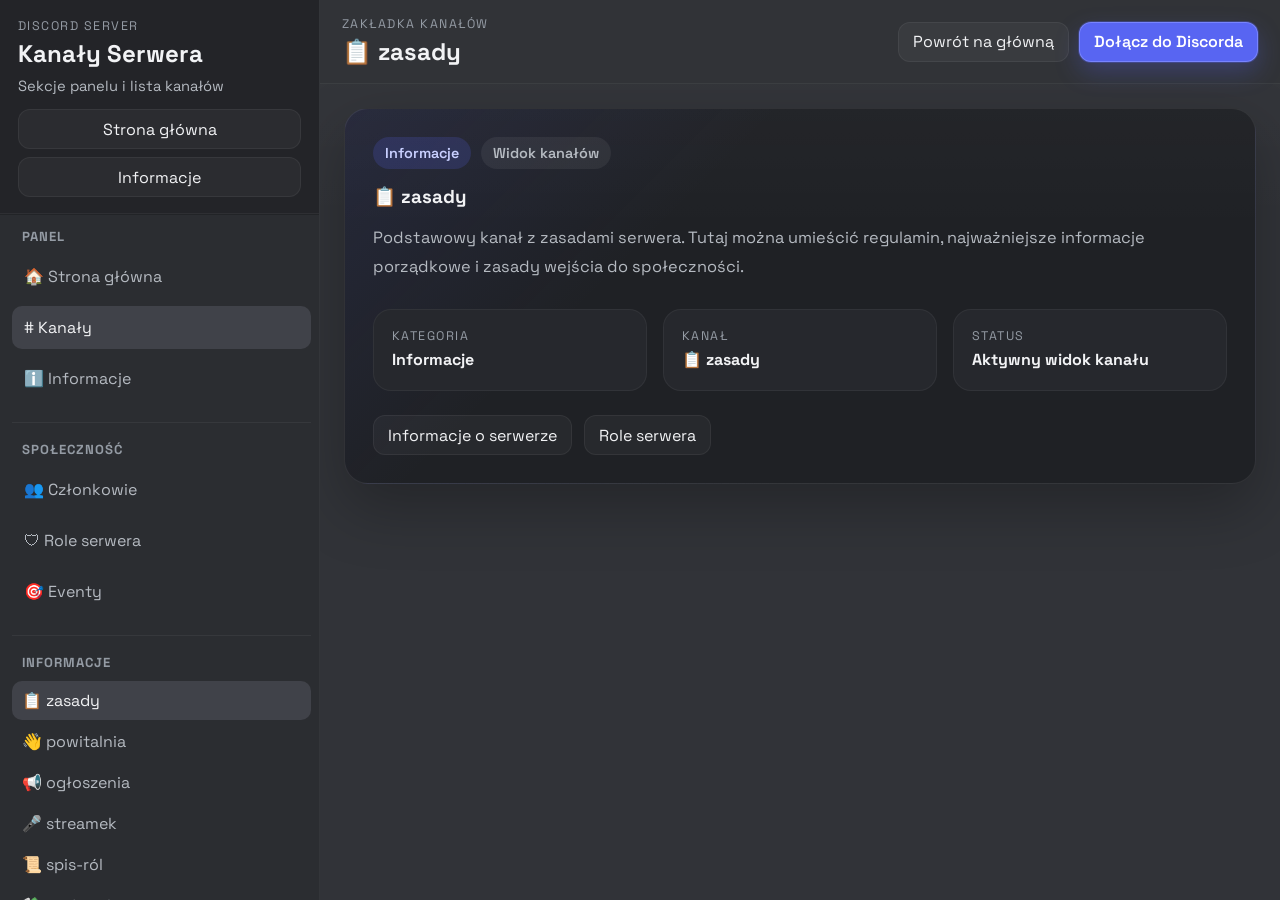
==== commit 1129d0b6: "Refine sidebar spacing and event details" ====
--- a/channels/channels.html
+++ b/channels/channels.html
@@ -37,9 +37,12 @@
           <a class="sidebar-nav__link" href="../index.html">🏠 Strona główna</a>
           <a class="sidebar-nav__link is-active" href="./channels.html"># Kanały</a>
           <a class="sidebar-nav__link" href="../info/info.html">ℹ️ Informacje</a>
-          <a class="sidebar-nav__link" href="../roles/roles.html">🛡 Role i uprawnienia</a>
+        </section>
+
+        <section class="channel-group">
+          <h2 class="channel-group__title">Społeczność</h2>
           <a class="sidebar-nav__link" href="../members/members.html">👥 Członkowie</a>
-          <a class="sidebar-nav__link" href="../moderation/moderation.html">🧰 Moderacja</a>
+          <a class="sidebar-nav__link" href="../roles/roles.html">🛡 Role serwera</a>
           <a class="sidebar-nav__link" href="../events/events.html">🎯 Eventy</a>
         </section>
 
@@ -261,7 +264,7 @@
 
         <div class="content-card__actions">
           <a class="topbar-link" href="../info/info.html">Informacje o serwerze</a>
-          <a class="topbar-link" href="../roles/roles.html">Role i uprawnienia</a>
+          <a class="topbar-link" href="../roles/roles.html">Role serwera</a>
         </div>
       </section>
     </main>
--- a/css/style.css
+++ b/css/style.css
@@ -190,11 +190,13 @@
 }
 
 .channel-group + .channel-group {
-  margin-top: 16px;
+  margin-top: 22px;
+  padding-top: 18px;
+  border-top: 1px solid rgba(255, 255, 255, 0.05);
 }
 
 .channel-group__title {
-  margin: 0 0 6px;
+  margin: 0 0 10px;
   padding: 0 10px;
   color: var(--text-dim);
   font-size: 0.82rem;
@@ -222,12 +224,16 @@
   display: flex;
   align-items: center;
   gap: 10px;
-  margin: 2px 0;
-  padding: 9px 10px;
+  margin: 0;
+  padding: 11px 12px;
   border-radius: var(--radius-sm);
   color: var(--text-soft);
   text-align: left;
   transition: background-color 0.18s ease, color 0.18s ease, transform 0.18s ease;
+}
+
+.channel-group .sidebar-nav__link + .sidebar-nav__link {
+  margin-top: 8px;
 }
 
 .channel-item:hover,
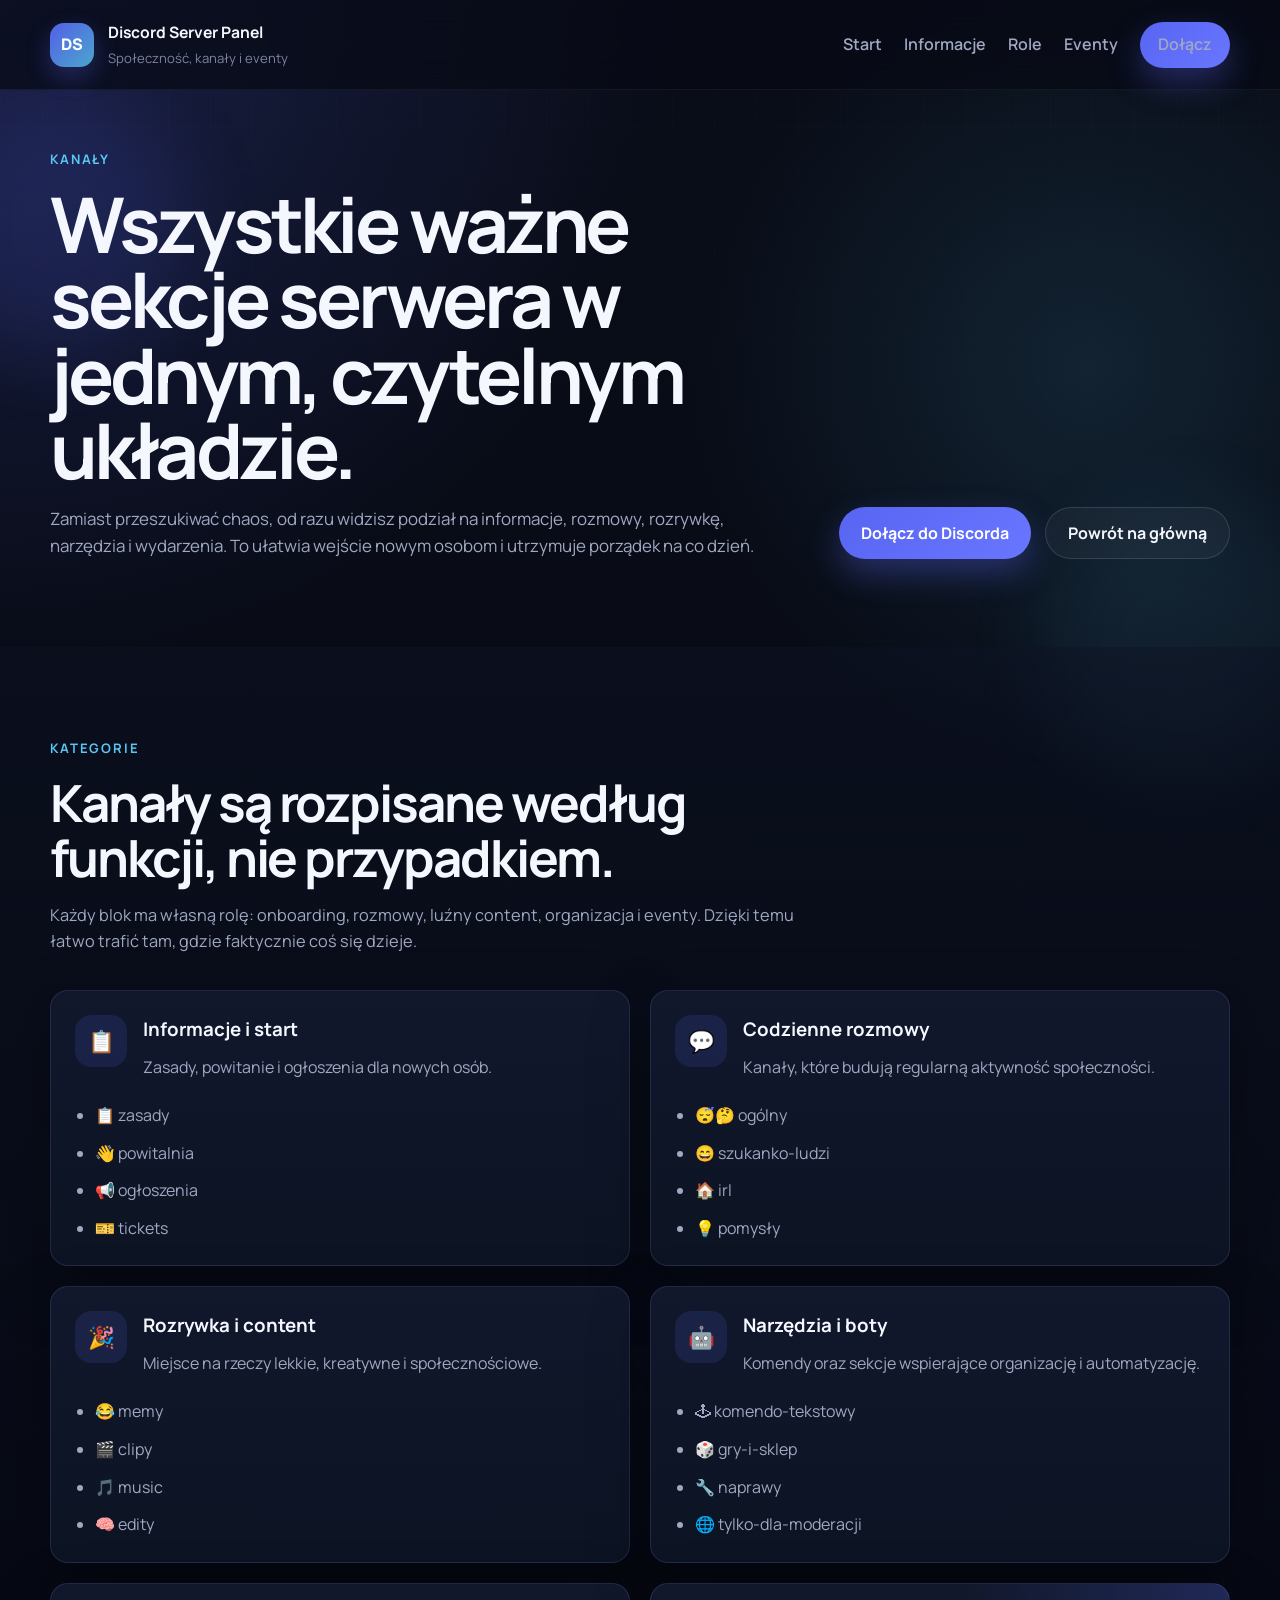
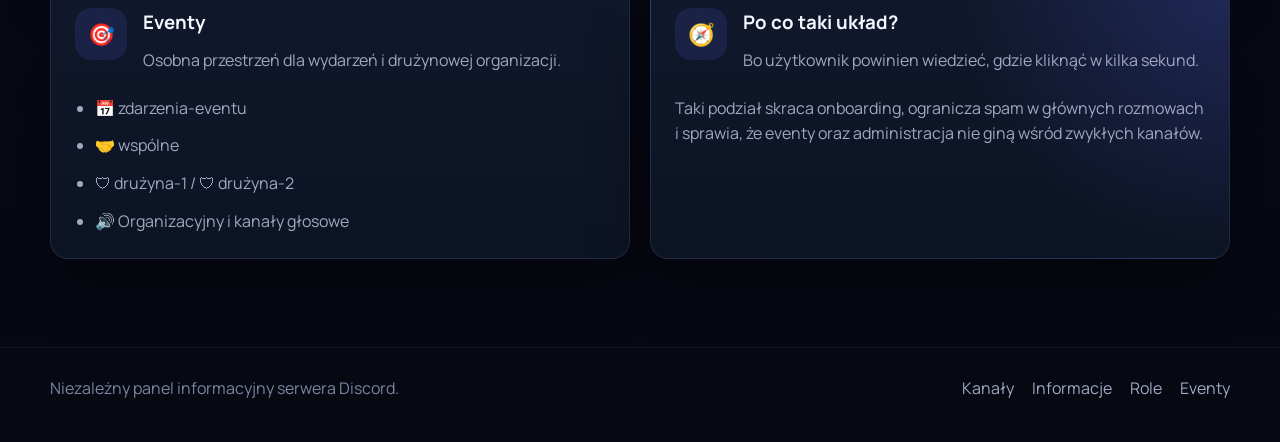
==== commit c52e013e: "Redesign Discord landing page and subpages" ====
--- a/channels/channels.html
+++ b/channels/channels.html
@@ -5,271 +5,196 @@
   <meta name="viewport" content="width=device-width, initial-scale=1.0">
   <meta
     name="description"
-    content="Osobny widok kanałów serwera Discord z listą po lewej stronie."
+    content="Przegląd kanałów serwera Discord podzielonych na czytelne kategorie."
   >
-  <title>Kanały Serwera</title>
+  <title>Kanały | Discord Server Panel</title>
   <link rel="preconnect" href="https://fonts.googleapis.com">
   <link rel="preconnect" href="https://fonts.gstatic.com" crossorigin>
   <link
-    href="https://fonts.googleapis.com/css2?family=Space+Grotesk:wght@400;500;600;700&display=swap"
+    href="https://fonts.googleapis.com/css2?family=Manrope:wght@400;500;600;700;800&display=swap"
     rel="stylesheet"
   >
-  <link rel="stylesheet" href="../css/style.css">
+  <link rel="stylesheet" href="../styles.css">
 </head>
 <body>
-  <div class="app-shell">
-    <aside class="channel-sidebar" id="channelSidebar">
-      <header class="channel-sidebar__header">
+  <div class="page-bg" aria-hidden="true">
+    <div class="page-bg__orb page-bg__orb--one"></div>
+    <div class="page-bg__orb page-bg__orb--two"></div>
+    <div class="page-bg__grid"></div>
+  </div>
+
+  <header class="site-header">
+    <div class="container site-header__inner">
+      <a class="brand" href="../index.html">
+        <span class="brand__mark">DS</span>
+        <span class="brand__text">
+          <strong>Discord Server Panel</strong>
+          <small>Społeczność, kanały i eventy</small>
+        </span>
+      </a>
+
+      <button
+        class="nav-toggle"
+        type="button"
+        aria-expanded="false"
+        aria-controls="siteNav"
+        aria-label="Otwórz nawigację"
+      >
+        <span></span>
+        <span></span>
+        <span></span>
+      </button>
+
+      <nav class="site-nav" id="siteNav" aria-label="Główna nawigacja">
+        <a href="../index.html">Start</a>
+        <a href="../info/info.html">Informacje</a>
+        <a href="../roles/roles.html">Role</a>
+        <a href="../events/events.html">Eventy</a>
+        <a class="btn btn-primary btn-primary--nav" href="https://discord.gg/8MzyPqCg6n" target="_blank" rel="noopener noreferrer">Dołącz</a>
+      </nav>
+    </div>
+  </header>
+
+  <main>
+    <section class="section page-hero">
+      <div class="container page-hero__grid">
         <div>
-          <p class="channel-sidebar__eyebrow">Discord Server</p>
-          <h1>Kanały Serwera</h1>
-        </div>
-        <p class="channel-sidebar__meta">Sekcje panelu i lista kanałów</p>
-        <div class="sidebar-shortcuts">
-          <a class="sidebar-shortcut" href="../index.html">Strona główna</a>
-          <a class="sidebar-shortcut" href="../info/info.html">Informacje</a>
-        </div>
-      </header>
-
-      <div class="channel-sidebar__scroll" aria-label="Sekcje i kanały">
-        <section class="channel-group">
-          <h2 class="channel-group__title">Panel</h2>
-          <a class="sidebar-nav__link" href="../index.html">🏠 Strona główna</a>
-          <a class="sidebar-nav__link is-active" href="./channels.html"># Kanały</a>
-          <a class="sidebar-nav__link" href="../info/info.html">ℹ️ Informacje</a>
-        </section>
-
-        <section class="channel-group">
-          <h2 class="channel-group__title">Społeczność</h2>
-          <a class="sidebar-nav__link" href="../members/members.html">👥 Członkowie</a>
-          <a class="sidebar-nav__link" href="../roles/roles.html">🛡 Role serwera</a>
-          <a class="sidebar-nav__link" href="../events/events.html">🎯 Eventy</a>
-        </section>
-
-        <section class="channel-group">
-          <h2 class="channel-group__title">Informacje</h2>
-          <button class="channel-item is-active" type="button" data-channel="📋 zasady" data-category="Informacje">
-            <span class="channel-item__name">📋 zasady</span>
-          </button>
-          <button class="channel-item" type="button" data-channel="👋 powitalnia" data-category="Informacje">
-            <span class="channel-item__name">👋 powitalnia</span>
-          </button>
-          <button class="channel-item" type="button" data-channel="📢 ogłoszenia" data-category="Informacje">
-            <span class="channel-item__name">📢 ogłoszenia</span>
-          </button>
-          <button class="channel-item" type="button" data-channel="🎤 streamek" data-category="Informacje">
-            <span class="channel-item__name">🎤 streamek</span>
-          </button>
-          <button class="channel-item" type="button" data-channel="📜 spis-ról" data-category="Informacje">
-            <span class="channel-item__name">📜 spis-ról</span>
-          </button>
-          <button class="channel-item" type="button" data-channel="💸 podwyżka" data-category="Informacje">
-            <span class="channel-item__name">💸 podwyżka</span>
-          </button>
-          <button class="channel-item" type="button" data-channel="🎫 tickets" data-category="Informacje">
-            <span class="channel-item__name">🎫 tickets</span>
-          </button>
-        </section>
-
-        <section class="channel-group">
-          <h2 class="channel-group__title">Kanały tekstowe</h2>
-          <button class="channel-item" type="button" data-channel="😴🤔 ogólny" data-category="Kanały tekstowe">
-            <span class="channel-item__name">😴🤔 ogólny</span>
-          </button>
-          <button class="channel-item" type="button" data-channel="💡 pomysły" data-category="Kanały tekstowe">
-            <span class="channel-item__name">💡 pomysły</span>
-          </button>
-          <button class="channel-item" type="button" data-channel="🏠 rrl" data-category="Kanały tekstowe">
-            <span class="channel-item__name">🏠 rrl</span>
-          </button>
-          <button class="channel-item" type="button" data-channel="🌐 tylko-dla-moderacji" data-category="Kanały tekstowe">
-            <span class="channel-item__name">🌐 tylko-dla-moderacji</span>
-          </button>
-          <button class="channel-item" type="button" data-channel="👑 zasady-moderacji" data-category="Kanały tekstowe">
-            <span class="channel-item__name">👑 zasady-moderacji</span>
-          </button>
-          <button class="channel-item" type="button" data-channel="😄 szukanko-ludzi" data-category="Kanały tekstowe">
-            <span class="channel-item__name">😄 szukanko-ludzi</span>
-          </button>
-          <button class="channel-item" type="button" data-channel="🔧 naprawy" data-category="Kanały tekstowe">
-            <span class="channel-item__name">🔧 naprawy</span>
-          </button>
-        </section>
-
-        <section class="channel-group">
-          <h2 class="channel-group__title">4fun</h2>
-          <button class="channel-item" type="button" data-channel="🎬 clipy" data-category="4fun">
-            <span class="channel-item__name">🎬 clipy</span>
-          </button>
-          <button class="channel-item" type="button" data-channel="😂 memy" data-category="4fun">
-            <span class="channel-item__name">😂 memy</span>
-          </button>
-          <button class="channel-item" type="button" data-channel="🎵 music" data-category="4fun">
-            <span class="channel-item__name">🎵 music</span>
-          </button>
-          <button class="channel-item" type="button" data-channel="📚 chwalanie-co-majo" data-category="4fun">
-            <span class="channel-item__name">📚 chwalanie-co-majo</span>
-          </button>
-          <button class="channel-item" type="button" data-channel="🧠 edity" data-category="4fun">
-            <span class="channel-item__name">🧠 edity</span>
-          </button>
-          <button class="channel-item" type="button" data-channel="🎲 gry-i-sklep" data-category="4fun">
-            <span class="channel-item__name">🎲 gry-i-sklep</span>
-          </button>
-          <button class="channel-item" type="button" data-channel="🕹 komendo-tekstowy" data-category="4fun">
-            <span class="channel-item__name">🕹 komendo-tekstowy</span>
-          </button>
-          <button class="channel-item" type="button" data-channel="🎮 oceny-setup" data-category="4fun">
-            <span class="channel-item__name">🎮 oceny-setup</span>
-          </button>
-          <button class="channel-item" type="button" data-channel="🔢 odliczanie" data-category="4fun">
-            <span class="channel-item__name">🔢 odliczanie</span>
-          </button>
-          <button class="channel-item" type="button" data-channel="✏️ ostatnia-litera" data-category="4fun">
-            <span class="channel-item__name">✏️ ostatnia-litera</span>
-          </button>
-          <button class="channel-item" type="button" data-channel="🎉 igrzyska-żartu" data-category="4fun">
-            <span class="channel-item__name">🎉 igrzyska-żartu</span>
-          </button>
-        </section>
-
-        <section class="channel-group">
-          <h2 class="channel-group__title">Kanały głosowe</h2>
-          <button class="channel-item channel-item--voice" type="button" data-channel="🔊 Ogólne" data-category="Kanały głosowe">
-            <span class="channel-item__name">🔊 Ogólne</span>
-          </button>
-          <button class="channel-item channel-item--voice" type="button" data-channel="🔊 duo" data-category="Kanały głosowe">
-            <span class="channel-item__name">🔊 duo</span>
-          </button>
-          <button class="channel-item channel-item--voice" type="button" data-channel="🔊 trio" data-category="Kanały głosowe">
-            <span class="channel-item__name">🔊 trio</span>
-          </button>
-          <button class="channel-item channel-item--voice" type="button" data-channel="🔊 quatro" data-category="Kanały głosowe">
-            <span class="channel-item__name">🔊 quatro</span>
-          </button>
-          <button class="channel-item channel-item--voice" type="button" data-channel="🔊 Unlimited" data-category="Kanały głosowe">
-            <span class="channel-item__name">🔊 Unlimited</span>
-          </button>
-          <button class="channel-item channel-item--voice" type="button" data-channel="🔊 Nieobecność" data-category="Kanały głosowe">
-            <span class="channel-item__name">🔊 Nieobecność</span>
-          </button>
-          <button class="channel-item channel-item--voice" type="button" data-channel="🔊 Streamek" data-category="Kanały głosowe">
-            <span class="channel-item__name">🔊 Streamek</span>
-          </button>
-        </section>
-
-        <section class="channel-group">
-          <h2 class="channel-group__title">Ban</h2>
-          <button class="channel-item" type="button" data-channel="❌ ban-room" data-category="Ban">
-            <span class="channel-item__name">❌ ban-room</span>
-          </button>
-          <button class="channel-item" type="button" data-channel="📩 requesty-na-bany" data-category="Ban">
-            <span class="channel-item__name">📩 requesty-na-bany</span>
-          </button>
-        </section>
-
-        <section class="channel-group">
-          <h2 class="channel-group__title">Event</h2>
-          <button class="channel-item" type="button" data-channel="📜 zasady" data-category="Event">
-            <span class="channel-item__name">📜 zasady</span>
-          </button>
-          <button class="channel-item" type="button" data-channel="📅 zdarzenia-eventu" data-category="Event">
-            <span class="channel-item__name">📅 zdarzenia-eventu</span>
-          </button>
-          <button class="channel-item" type="button" data-channel="🤝 wspólne" data-category="Event">
-            <span class="channel-item__name">🤝 wspólne</span>
-          </button>
-          <button class="channel-item" type="button" data-channel="🛡 drużyna-1" data-category="Event">
-            <span class="channel-item__name">🛡 drużyna-1</span>
-          </button>
-          <button class="channel-item" type="button" data-channel="🛡 drużyna-2" data-category="Event">
-            <span class="channel-item__name">🛡 drużyna-2</span>
-          </button>
-          <button class="channel-item" type="button" data-channel="🏢 biuro-dowódcze-nr1" data-category="Event">
-            <span class="channel-item__name">🏢 biuro-dowódcze-nr1</span>
-          </button>
-          <button class="channel-item" type="button" data-channel="🏢 biuro-dowódcze-nr2" data-category="Event">
-            <span class="channel-item__name">🏢 biuro-dowódcze-nr2</span>
-          </button>
-          <button class="channel-item channel-item--voice" type="button" data-channel="🔊 Drużyna 1" data-category="Event">
-            <span class="channel-item__name">🔊 Drużyna 1</span>
-          </button>
-          <button class="channel-item channel-item--voice" type="button" data-channel="🔊 Drużyna 2" data-category="Event">
-            <span class="channel-item__name">🔊 Drużyna 2</span>
-          </button>
-          <button class="channel-item channel-item--voice" type="button" data-channel="🔊 Organizacyjny" data-category="Event">
-            <span class="channel-item__name">🔊 Organizacyjny</span>
-          </button>
-        </section>
+          <p class="eyebrow">Kanały</p>
+          <h1 class="page-title">Wszystkie ważne sekcje serwera w jednym, czytelnym układzie.</h1>
+          <p class="page-copy">
+            Zamiast przeszukiwać chaos, od razu widzisz podział na informacje, rozmowy, rozrywkę,
+            narzędzia i wydarzenia. To ułatwia wejście nowym osobom i utrzymuje porządek na co dzień.
+          </p>
+        </div>
+        <div class="page-hero__actions">
+          <a class="btn btn-primary" href="https://discord.gg/8MzyPqCg6n" target="_blank" rel="noopener noreferrer">Dołącz do Discorda</a>
+          <a class="btn btn-secondary" href="../index.html">Powrót na główną</a>
+        </div>
       </div>
-    </aside>
-
-    <main class="content-panel">
-      <header class="content-topbar">
-        <button
-          class="hamburger"
-          id="sidebarToggle"
-          type="button"
-          aria-controls="channelSidebar"
-          aria-expanded="false"
-          aria-label="Otwórz kanały"
-        >
-          <span></span>
-          <span></span>
-          <span></span>
-        </button>
-
-        <div>
-          <p class="content-topbar__eyebrow">Zakładka kanałów</p>
-          <h2 id="channelTitle">📋 zasady</h2>
-        </div>
-        <div class="topbar-links">
-          <a class="topbar-link" href="../index.html">Powrót na główną</a>
-          <a
-            class="join-btn"
-            href="https://discord.gg/8MzyPqCg6n"
-            target="_blank"
-            rel="noopener noreferrer"
-          >
-            Dołącz do Discorda
-          </a>
-        </div>
-      </header>
-
-      <section class="content-card" id="channelContent">
-        <div class="content-card__meta">
-          <span class="content-pill" id="categoryLabel">Informacje</span>
-          <span class="content-pill content-pill--soft">Widok kanałów</span>
-        </div>
-
-        <h3 class="content-card__heading" id="channelHeading">📋 zasady</h3>
-        <p class="content-card__description" id="channelDescription">
-          Podstawowy kanał z zasadami serwera. Tutaj można umieścić regulamin, najważniejsze informacje porządkowe i zasady wejścia do społeczności.
-        </p>
-
-        <div class="content-card__grid">
-          <article class="info-tile">
-            <p class="info-tile__label">Kategoria</p>
-            <strong id="summaryCategory">Informacje</strong>
-          </article>
-          <article class="info-tile">
-            <p class="info-tile__label">Kanał</p>
-            <strong id="summaryChannel">📋 zasady</strong>
-          </article>
-          <article class="info-tile">
-            <p class="info-tile__label">Status</p>
-            <strong>Aktywny widok kanału</strong>
-          </article>
-        </div>
-
-        <div class="content-card__actions">
-          <a class="topbar-link" href="../info/info.html">Informacje o serwerze</a>
-          <a class="topbar-link" href="../roles/roles.html">Role serwera</a>
-        </div>
-      </section>
-    </main>
-  </div>
-
-  <script src="../js/main.js"></script>
+    </section>
+
+    <section class="section section--soft">
+      <div class="container">
+        <div class="section-heading">
+          <p class="eyebrow">Kategorie</p>
+          <h2 class="section-title">Kanały są rozpisane według funkcji, nie przypadkiem.</h2>
+          <p class="section-copy">
+            Każdy blok ma własną rolę: onboarding, rozmowy, luźny content, organizacja i eventy.
+            Dzięki temu łatwo trafić tam, gdzie faktycznie coś się dzieje.
+          </p>
+        </div>
+
+        <div class="stack-grid">
+          <article class="card stack-card">
+            <div class="stack-card__header">
+              <span class="feature-card__icon">📋</span>
+              <div>
+                <h3>Informacje i start</h3>
+                <p>Zasady, powitanie i ogłoszenia dla nowych osób.</p>
+              </div>
+            </div>
+            <ul class="list-block">
+              <li>📋 zasady</li>
+              <li>👋 powitalnia</li>
+              <li>📢 ogłoszenia</li>
+              <li>🎫 tickets</li>
+            </ul>
+          </article>
+
+          <article class="card stack-card">
+            <div class="stack-card__header">
+              <span class="feature-card__icon">💬</span>
+              <div>
+                <h3>Codzienne rozmowy</h3>
+                <p>Kanały, które budują regularną aktywność społeczności.</p>
+              </div>
+            </div>
+            <ul class="list-block">
+              <li>😴🤔 ogólny</li>
+              <li>😄 szukanko-ludzi</li>
+              <li>🏠 irl</li>
+              <li>💡 pomysły</li>
+            </ul>
+          </article>
+
+          <article class="card stack-card">
+            <div class="stack-card__header">
+              <span class="feature-card__icon">🎉</span>
+              <div>
+                <h3>Rozrywka i content</h3>
+                <p>Miejsce na rzeczy lekkie, kreatywne i społecznościowe.</p>
+              </div>
+            </div>
+            <ul class="list-block">
+              <li>😂 memy</li>
+              <li>🎬 clipy</li>
+              <li>🎵 music</li>
+              <li>🧠 edity</li>
+            </ul>
+          </article>
+
+          <article class="card stack-card">
+            <div class="stack-card__header">
+              <span class="feature-card__icon">🤖</span>
+              <div>
+                <h3>Narzędzia i boty</h3>
+                <p>Komendy oraz sekcje wspierające organizację i automatyzację.</p>
+              </div>
+            </div>
+            <ul class="list-block">
+              <li>🕹 komendo-tekstowy</li>
+              <li>🎲 gry-i-sklep</li>
+              <li>🔧 naprawy</li>
+              <li>🌐 tylko-dla-moderacji</li>
+            </ul>
+          </article>
+
+          <article class="card stack-card">
+            <div class="stack-card__header">
+              <span class="feature-card__icon">🎯</span>
+              <div>
+                <h3>Eventy</h3>
+                <p>Osobna przestrzeń dla wydarzeń i drużynowej organizacji.</p>
+              </div>
+            </div>
+            <ul class="list-block">
+              <li>📅 zdarzenia-eventu</li>
+              <li>🤝 wspólne</li>
+              <li>🛡 drużyna-1 / 🛡 drużyna-2</li>
+              <li>🔊 Organizacyjny i kanały głosowe</li>
+            </ul>
+          </article>
+
+          <article class="card stack-card stack-card--accent">
+            <div class="stack-card__header">
+              <span class="feature-card__icon">🧭</span>
+              <div>
+                <h3>Po co taki układ?</h3>
+                <p>Bo użytkownik powinien wiedzieć, gdzie kliknąć w kilka sekund.</p>
+              </div>
+            </div>
+            <p class="stack-card__body">
+              Taki podział skraca onboarding, ogranicza spam w głównych rozmowach i sprawia,
+              że eventy oraz administracja nie giną wśród zwykłych kanałów.
+            </p>
+          </article>
+        </div>
+      </div>
+    </section>
+  </main>
+
+  <footer class="site-footer">
+    <div class="container site-footer__inner">
+      <p>Niezależny panel informacyjny serwera Discord.</p>
+      <nav class="site-footer__nav" aria-label="Linki do podstron">
+        <a href="./channels.html">Kanały</a>
+        <a href="../info/info.html">Informacje</a>
+        <a href="../roles/roles.html">Role</a>
+        <a href="../events/events.html">Eventy</a>
+      </nav>
+    </div>
+  </footer>
+
+  <script src="../script.js"></script>
 </body>
 </html>
--- a/styles.css
+++ b/styles.css
@@ -0,0 +1,810 @@
+:root {
+  --bg: #070b16;
+  --bg-soft: #0d1324;
+  --surface: rgba(15, 22, 40, 0.88);
+  --surface-strong: rgba(21, 30, 54, 0.96);
+  --surface-border: rgba(154, 166, 255, 0.14);
+  --text: #f5f7ff;
+  --text-soft: #a0a8c2;
+  --text-muted: #7c84a2;
+  --primary: #5865f2;
+  --primary-hover: #7380ff;
+  --accent: #58c7f3;
+  --accent-soft: rgba(88, 199, 243, 0.16);
+  --shadow: 0 24px 60px rgba(0, 0, 0, 0.35);
+  --radius-lg: 24px;
+  --radius-md: 18px;
+  --radius-sm: 14px;
+  --container: 1180px;
+  --transition: all 0.24s ease-out;
+}
+
+* {
+  box-sizing: border-box;
+}
+
+html {
+  scroll-behavior: smooth;
+}
+
+body,
+h1,
+h2,
+h3,
+p,
+ul {
+  margin: 0;
+}
+
+body {
+  min-height: 100vh;
+  font-family: "Manrope", sans-serif;
+  background:
+    radial-gradient(circle at top left, rgba(88, 101, 242, 0.22), transparent 28%),
+    radial-gradient(circle at 85% 18%, rgba(88, 199, 243, 0.12), transparent 20%),
+    linear-gradient(180deg, #090d18 0%, #060812 100%);
+  color: var(--text);
+  line-height: 1.6;
+}
+
+a {
+  color: inherit;
+  text-decoration: none;
+}
+
+button,
+input,
+textarea,
+select {
+  font: inherit;
+}
+
+img {
+  display: block;
+  max-width: 100%;
+}
+
+.page-bg {
+  position: fixed;
+  inset: 0;
+  overflow: hidden;
+  pointer-events: none;
+  z-index: -1;
+}
+
+.page-bg__orb {
+  position: absolute;
+  border-radius: 999px;
+  filter: blur(40px);
+  opacity: 0.5;
+}
+
+.page-bg__orb--one {
+  top: 96px;
+  left: -70px;
+  width: 260px;
+  height: 260px;
+  background: rgba(88, 101, 242, 0.28);
+}
+
+.page-bg__orb--two {
+  right: -40px;
+  bottom: 120px;
+  width: 280px;
+  height: 280px;
+  background: rgba(88, 199, 243, 0.16);
+}
+
+.page-bg__grid {
+  position: absolute;
+  inset: 0;
+  background-image:
+    linear-gradient(rgba(255, 255, 255, 0.03) 1px, transparent 1px),
+    linear-gradient(90deg, rgba(255, 255, 255, 0.03) 1px, transparent 1px);
+  background-size: 42px 42px;
+  mask-image: linear-gradient(180deg, rgba(0, 0, 0, 0.38), transparent 82%);
+}
+
+.container {
+  width: min(calc(100% - 32px), var(--container));
+  margin: 0 auto;
+}
+
+.section {
+  padding: 88px 0;
+}
+
+.section--soft {
+  background: linear-gradient(180deg, rgba(13, 19, 36, 0.5), rgba(13, 19, 36, 0));
+}
+
+.section--cta {
+  padding-top: 32px;
+  padding-bottom: 100px;
+}
+
+.eyebrow {
+  display: inline-flex;
+  align-items: center;
+  gap: 8px;
+  margin-bottom: 16px;
+  color: var(--accent);
+  font-size: 0.82rem;
+  font-weight: 700;
+  letter-spacing: 0.14em;
+  text-transform: uppercase;
+}
+
+.section-heading {
+  max-width: 760px;
+  margin-bottom: 36px;
+}
+
+.section-title {
+  font-size: clamp(2rem, 4vw, 3.4rem);
+  line-height: 1.06;
+  letter-spacing: -0.04em;
+}
+
+.section-copy {
+  margin-top: 18px;
+  color: var(--text-soft);
+  font-size: 1.02rem;
+}
+
+.card {
+  background: linear-gradient(180deg, rgba(19, 27, 48, 0.88), rgba(13, 20, 36, 0.96));
+  border: 1px solid var(--surface-border);
+  border-radius: var(--radius-md);
+  box-shadow: var(--shadow);
+  transition: var(--transition);
+}
+
+.card:hover {
+  transform: translateY(-4px);
+  border-color: rgba(115, 128, 255, 0.34);
+  box-shadow: 0 30px 80px rgba(0, 0, 0, 0.42);
+}
+
+.btn {
+  display: inline-flex;
+  align-items: center;
+  justify-content: center;
+  min-height: 52px;
+  padding: 0 22px;
+  border-radius: 999px;
+  font-weight: 700;
+  transition: var(--transition);
+}
+
+.btn-primary {
+  background: linear-gradient(135deg, var(--primary), #6976ff);
+  color: #fff;
+  box-shadow: 0 14px 32px rgba(88, 101, 242, 0.35);
+}
+
+.btn-primary:hover,
+.btn-primary:focus-visible {
+  transform: translateY(-2px) scale(1.01);
+  background: linear-gradient(135deg, var(--primary-hover), #8791ff);
+  box-shadow: 0 18px 36px rgba(88, 101, 242, 0.42);
+}
+
+.btn-secondary {
+  border: 1px solid rgba(255, 255, 255, 0.12);
+  background: rgba(255, 255, 255, 0.04);
+  color: var(--text);
+}
+
+.btn-secondary:hover,
+.btn-secondary:focus-visible {
+  transform: translateY(-2px);
+  border-color: rgba(88, 199, 243, 0.34);
+  background: rgba(88, 199, 243, 0.1);
+}
+
+.site-header {
+  position: sticky;
+  top: 0;
+  z-index: 20;
+  padding: 20px 0;
+  background: rgba(7, 11, 22, 0.72);
+  backdrop-filter: blur(18px);
+  border-bottom: 1px solid rgba(255, 255, 255, 0.05);
+}
+
+.site-header__inner {
+  display: flex;
+  align-items: center;
+  justify-content: space-between;
+  gap: 24px;
+}
+
+.brand {
+  display: inline-flex;
+  align-items: center;
+  gap: 14px;
+}
+
+.brand__mark {
+  display: inline-grid;
+  place-items: center;
+  width: 44px;
+  height: 44px;
+  border-radius: 14px;
+  background: linear-gradient(135deg, rgba(88, 101, 242, 0.95), rgba(88, 199, 243, 0.82));
+  color: #fff;
+  font-weight: 800;
+  box-shadow: 0 10px 24px rgba(88, 101, 242, 0.3);
+}
+
+.brand__text {
+  display: grid;
+  gap: 3px;
+}
+
+.brand__text strong {
+  font-size: 0.98rem;
+}
+
+.brand__text small {
+  color: var(--text-muted);
+  font-size: 0.82rem;
+}
+
+.site-nav {
+  display: flex;
+  align-items: center;
+  gap: 22px;
+}
+
+.site-nav a {
+  color: var(--text-soft);
+  font-weight: 600;
+}
+
+.site-nav a:hover,
+.site-nav a:focus-visible {
+  color: var(--text);
+}
+
+.btn-primary--nav {
+  min-height: 46px;
+  padding: 0 18px;
+}
+
+.nav-toggle {
+  display: none;
+  flex-direction: column;
+  gap: 5px;
+  width: 44px;
+  height: 44px;
+  padding: 0;
+  border: 1px solid rgba(255, 255, 255, 0.08);
+  border-radius: 14px;
+  background: rgba(255, 255, 255, 0.04);
+  color: var(--text);
+}
+
+.nav-toggle span {
+  width: 18px;
+  height: 2px;
+  margin: 0 auto;
+  border-radius: 999px;
+  background: currentColor;
+}
+
+.hero {
+  padding-top: 64px;
+}
+
+.hero__grid {
+  display: grid;
+  grid-template-columns: minmax(0, 1.15fr) minmax(320px, 0.85fr);
+  align-items: center;
+  gap: 36px;
+}
+
+.hero__content h1 {
+  max-width: 11ch;
+  font-size: clamp(3rem, 7vw, 5.8rem);
+  line-height: 0.96;
+  letter-spacing: -0.06em;
+}
+
+.hero__lead {
+  max-width: 640px;
+  margin-top: 22px;
+  color: var(--text-soft);
+  font-size: 1.12rem;
+}
+
+.page-hero {
+  padding-top: 56px;
+}
+
+.page-hero__grid {
+  display: flex;
+  align-items: end;
+  justify-content: space-between;
+  gap: 24px;
+}
+
+.page-title {
+  max-width: 14ch;
+  font-size: clamp(2.8rem, 6vw, 4.8rem);
+  line-height: 0.98;
+  letter-spacing: -0.05em;
+}
+
+.page-copy {
+  max-width: 720px;
+  margin-top: 18px;
+  color: var(--text-soft);
+  font-size: 1.06rem;
+}
+
+.page-hero__actions {
+  display: flex;
+  flex-wrap: wrap;
+  gap: 14px;
+  justify-content: flex-end;
+}
+
+.hero__actions {
+  display: flex;
+  flex-wrap: wrap;
+  gap: 14px;
+  margin-top: 32px;
+}
+
+.hero__stats {
+  display: grid;
+  grid-template-columns: repeat(3, minmax(0, 1fr));
+  gap: 14px;
+  padding: 0;
+  margin-top: 36px;
+  list-style: none;
+}
+
+.hero__stats li {
+  padding: 18px;
+  border: 1px solid rgba(255, 255, 255, 0.08);
+  border-radius: var(--radius-sm);
+  background: rgba(255, 255, 255, 0.03);
+}
+
+.hero__stats strong {
+  display: block;
+  margin-bottom: 8px;
+  font-size: 1rem;
+}
+
+.hero__stats span {
+  color: var(--text-soft);
+  font-size: 0.95rem;
+}
+
+.hero-panel {
+  position: relative;
+  padding: 22px;
+  overflow: hidden;
+}
+
+.hero-panel::after {
+  content: "";
+  position: absolute;
+  inset: auto -30% -35% auto;
+  width: 220px;
+  height: 220px;
+  border-radius: 999px;
+  background: rgba(88, 101, 242, 0.18);
+  filter: blur(24px);
+}
+
+.hero-panel__badge {
+  display: inline-flex;
+  padding: 7px 12px;
+  border: 1px solid rgba(88, 199, 243, 0.24);
+  border-radius: 999px;
+  background: var(--accent-soft);
+  color: var(--accent);
+  font-size: 0.82rem;
+  font-weight: 700;
+}
+
+.hero-panel__window {
+  margin-top: 18px;
+  border: 1px solid rgba(255, 255, 255, 0.08);
+  border-radius: 20px;
+  overflow: hidden;
+  background: rgba(7, 11, 22, 0.85);
+}
+
+.hero-panel__top {
+  display: flex;
+  gap: 8px;
+  padding: 14px 16px;
+  border-bottom: 1px solid rgba(255, 255, 255, 0.06);
+}
+
+.hero-panel__top span {
+  width: 10px;
+  height: 10px;
+  border-radius: 999px;
+  background: rgba(255, 255, 255, 0.18);
+}
+
+.hero-panel__body {
+  display: grid;
+  grid-template-columns: 124px 1fr;
+  min-height: 300px;
+}
+
+.hero-panel__sidebar {
+  padding: 20px 14px;
+  border-right: 1px solid rgba(255, 255, 255, 0.06);
+  background: rgba(255, 255, 255, 0.02);
+}
+
+.hero-panel__sidebar p {
+  padding: 10px 12px;
+  border-radius: 12px;
+  color: var(--text-soft);
+}
+
+.hero-panel__sidebar p:first-child {
+  background: rgba(88, 101, 242, 0.14);
+  color: var(--text);
+}
+
+.hero-panel__content {
+  display: grid;
+  gap: 16px;
+  padding: 22px;
+}
+
+.hero-panel__card {
+  padding: 18px;
+  border-radius: 16px;
+  background: rgba(255, 255, 255, 0.04);
+  border: 1px solid rgba(255, 255, 255, 0.06);
+}
+
+.hero-panel__card strong {
+  display: block;
+  margin-bottom: 8px;
+}
+
+.hero-panel__card span {
+  color: var(--text-soft);
+  font-size: 0.94rem;
+}
+
+.hero-panel__card--accent {
+  background: linear-gradient(135deg, rgba(88, 101, 242, 0.2), rgba(88, 199, 243, 0.12));
+  border-color: rgba(115, 128, 255, 0.2);
+}
+
+.benefits-grid,
+.cards-grid {
+  display: grid;
+  grid-template-columns: repeat(3, minmax(0, 1fr));
+  gap: 20px;
+}
+
+.stack-grid,
+.split-layout {
+  display: grid;
+  gap: 20px;
+}
+
+.stack-grid {
+  grid-template-columns: repeat(2, minmax(0, 1fr));
+}
+
+.split-layout {
+  grid-template-columns: 1.25fr 0.75fr;
+  margin-top: 28px;
+}
+
+.benefit-card,
+.feature-card,
+.role-card,
+.member-card,
+.prose-card,
+.checklist-card,
+.stack-card {
+  padding: 24px;
+}
+
+.benefit-card__icon,
+.feature-card__icon {
+  display: inline-grid;
+  place-items: center;
+  width: 52px;
+  height: 52px;
+  margin-bottom: 18px;
+  border-radius: 16px;
+  background: rgba(88, 101, 242, 0.14);
+  color: var(--accent);
+  font-size: 1.35rem;
+  font-weight: 800;
+}
+
+.benefit-card h3,
+.feature-card h3,
+.role-card h3 {
+  margin-bottom: 12px;
+  font-size: 1.18rem;
+}
+
+.benefit-card p,
+.feature-card p,
+.role-card p {
+  color: var(--text-soft);
+}
+
+.cards-grid--roles {
+  grid-template-columns: repeat(4, minmax(0, 1fr));
+}
+
+.role-card {
+  border-color: rgba(130, 142, 255, 0.22);
+}
+
+.role-card__tag {
+  display: inline-flex;
+  margin-bottom: 18px;
+  padding: 7px 12px;
+  border-radius: 999px;
+  font-size: 0.8rem;
+  font-weight: 800;
+  letter-spacing: 0.04em;
+  text-transform: uppercase;
+}
+
+.role-card__tag--owner {
+  background: rgba(115, 128, 255, 0.16);
+  color: #9ca5ff;
+}
+
+.role-card__tag--mod {
+  background: rgba(88, 199, 243, 0.16);
+  color: #73d6fb;
+}
+
+.role-card__tag--member {
+  background: rgba(69, 214, 157, 0.14);
+  color: #6fe0b2;
+}
+
+.role-card__tag--guest {
+  background: rgba(255, 255, 255, 0.08);
+  color: #cfd5e6;
+}
+
+.stack-card {
+  min-height: 100%;
+}
+
+.stack-card__header {
+  display: flex;
+  gap: 16px;
+  align-items: flex-start;
+  margin-bottom: 18px;
+}
+
+.stack-card__header p,
+.stack-card__body,
+.prose-card p,
+.checklist-card p {
+  color: var(--text-soft);
+}
+
+.stack-card__body {
+  margin-top: 6px;
+}
+
+.stack-card--accent {
+  background:
+    radial-gradient(circle at top right, rgba(88, 101, 242, 0.22), transparent 42%),
+    linear-gradient(180deg, rgba(19, 27, 48, 0.88), rgba(13, 20, 36, 0.96));
+}
+
+.list-block,
+.check-list {
+  display: grid;
+  gap: 12px;
+  padding-left: 20px;
+  color: var(--text-soft);
+}
+
+.list-block {
+  margin: 0;
+}
+
+.check-list {
+  margin-top: 18px;
+}
+
+.section-title--small {
+  font-size: clamp(1.6rem, 3vw, 2.2rem);
+}
+
+.prose-card p + p {
+  margin-top: 16px;
+}
+
+.member-card h3,
+.stack-card h3,
+.prose-card h2,
+.checklist-card h2 {
+  margin-bottom: 10px;
+}
+
+.cta {
+  padding: 40px;
+  text-align: center;
+  background:
+    radial-gradient(circle at top center, rgba(88, 101, 242, 0.24), transparent 42%),
+    linear-gradient(180deg, rgba(21, 30, 54, 0.96), rgba(12, 18, 33, 0.98));
+}
+
+.cta .section-title,
+.cta .section-copy {
+  max-width: 760px;
+  margin-left: auto;
+  margin-right: auto;
+}
+
+.cta__actions {
+  display: flex;
+  justify-content: center;
+  flex-wrap: wrap;
+  gap: 14px;
+  margin-top: 28px;
+}
+
+.site-footer {
+  padding: 28px 0 40px;
+  border-top: 1px solid rgba(255, 255, 255, 0.06);
+}
+
+.site-footer__inner {
+  display: flex;
+  align-items: center;
+  justify-content: space-between;
+  gap: 18px;
+}
+
+.site-footer p {
+  color: var(--text-muted);
+}
+
+.site-footer__nav {
+  display: flex;
+  flex-wrap: wrap;
+  gap: 18px;
+}
+
+.site-footer__nav a {
+  color: var(--text-soft);
+}
+
+.site-footer__nav a:hover,
+.site-footer__nav a:focus-visible {
+  color: var(--text);
+}
+
+@media (max-width: 1040px) {
+  .hero__grid,
+  .cards-grid--roles,
+  .split-layout {
+    grid-template-columns: 1fr;
+  }
+
+  .hero__content h1 {
+    max-width: 12ch;
+  }
+
+  .benefits-grid,
+  .cards-grid,
+  .stack-grid {
+    grid-template-columns: repeat(2, minmax(0, 1fr));
+  }
+
+  .page-hero__grid {
+    flex-direction: column;
+    align-items: flex-start;
+  }
+
+  .page-hero__actions {
+    justify-content: flex-start;
+  }
+}
+
+@media (max-width: 780px) {
+  .section {
+    padding: 72px 0;
+  }
+
+  .site-header__inner {
+    flex-wrap: wrap;
+  }
+
+  .nav-toggle {
+    display: inline-flex;
+    justify-content: center;
+  }
+
+  .site-nav {
+    display: none;
+    width: 100%;
+    flex-direction: column;
+    align-items: stretch;
+    gap: 10px;
+    padding: 16px;
+    border: 1px solid rgba(255, 255, 255, 0.06);
+    border-radius: 18px;
+    background: rgba(11, 16, 30, 0.94);
+  }
+
+  .site-nav.is-open {
+    display: flex;
+  }
+
+  .hero {
+    padding-top: 32px;
+  }
+
+  .hero__stats,
+  .benefits-grid,
+  .cards-grid,
+  .stack-grid,
+  .site-footer__inner {
+    grid-template-columns: 1fr;
+  }
+
+  .hero-panel__body {
+    grid-template-columns: 1fr;
+  }
+
+  .hero-panel__sidebar {
+    border-right: 0;
+    border-bottom: 1px solid rgba(255, 255, 255, 0.06);
+  }
+
+  .cta {
+    padding: 30px 22px;
+  }
+
+  .site-footer__inner {
+    display: grid;
+  }
+
+  .page-title {
+    max-width: none;
+  }
+}
+
+@media (max-width: 560px) {
+  .container {
+    width: min(calc(100% - 24px), var(--container));
+  }
+
+  .hero__content h1 {
+    max-width: none;
+    font-size: clamp(2.6rem, 15vw, 4.2rem);
+  }
+
+  .btn,
+  .btn-primary--nav {
+    width: 100%;
+  }
+
+  .hero__actions,
+  .cta__actions {
+    display: grid;
+  }
+}
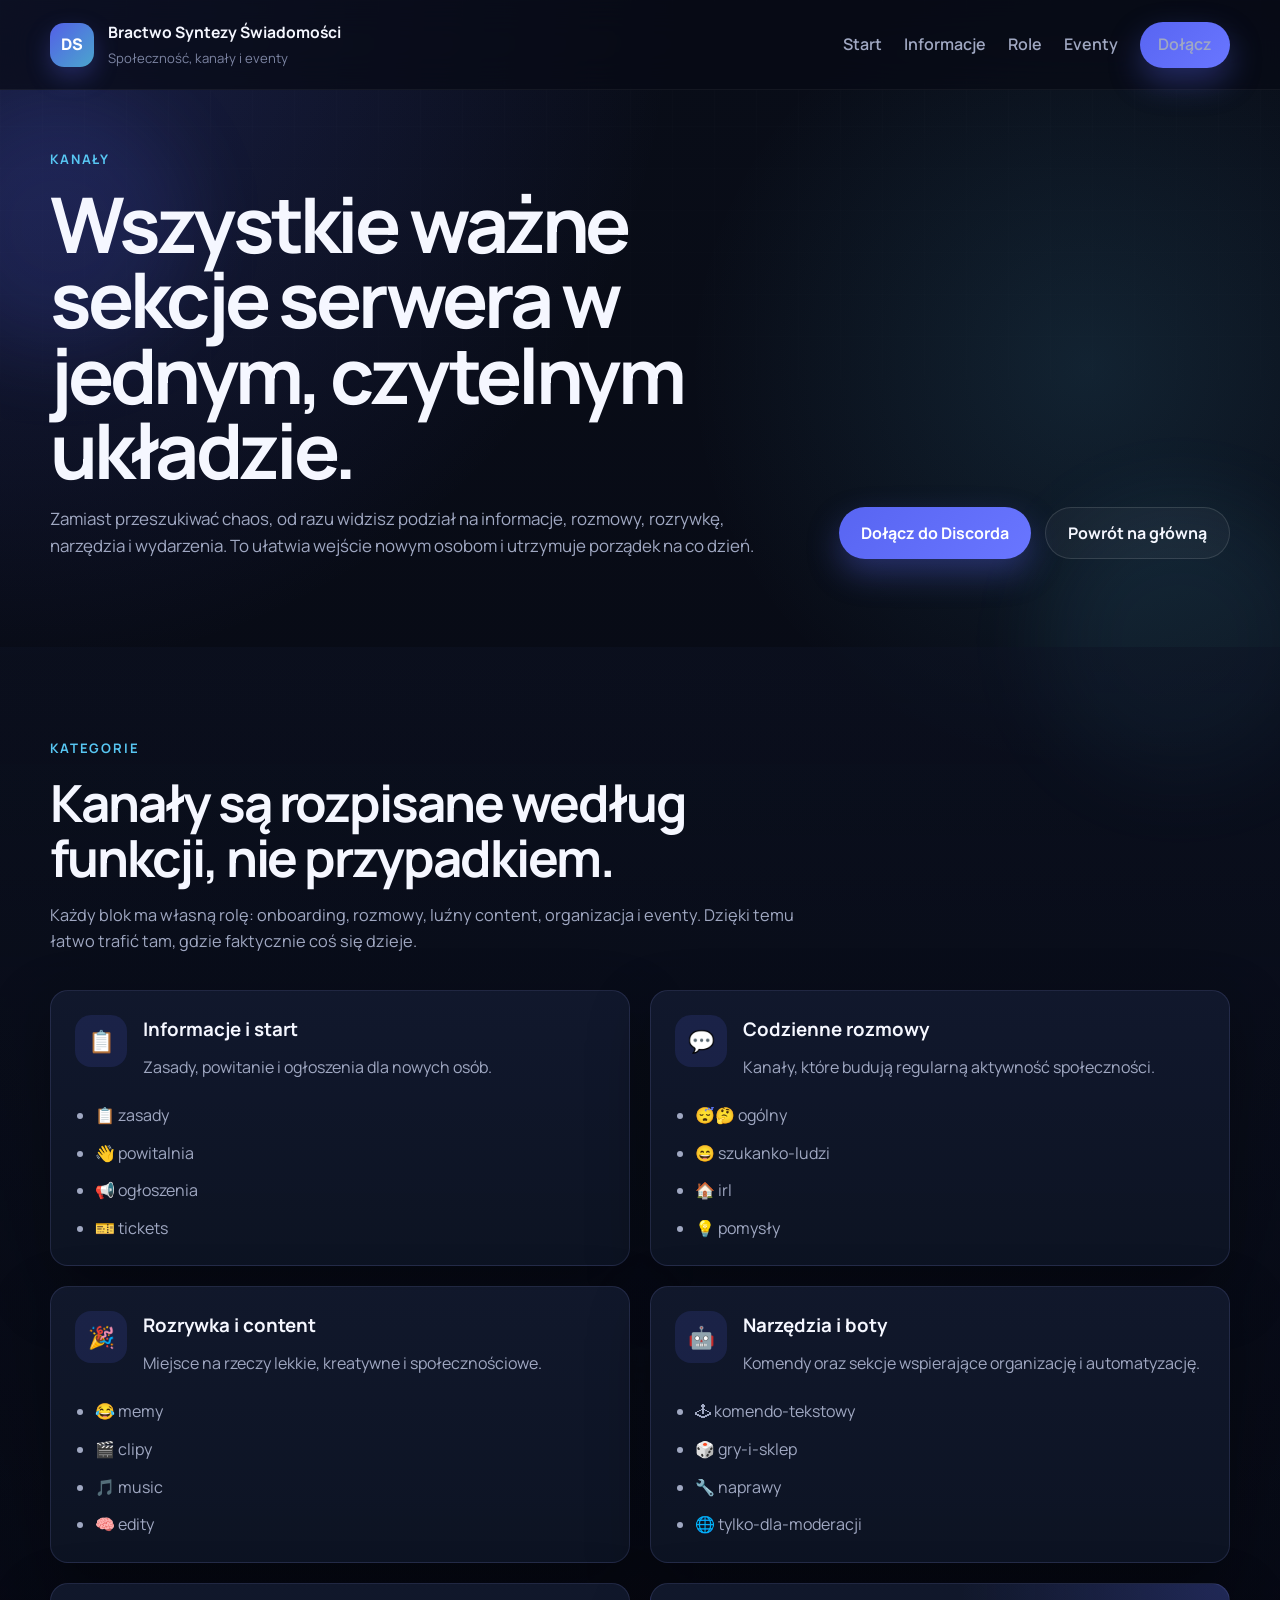
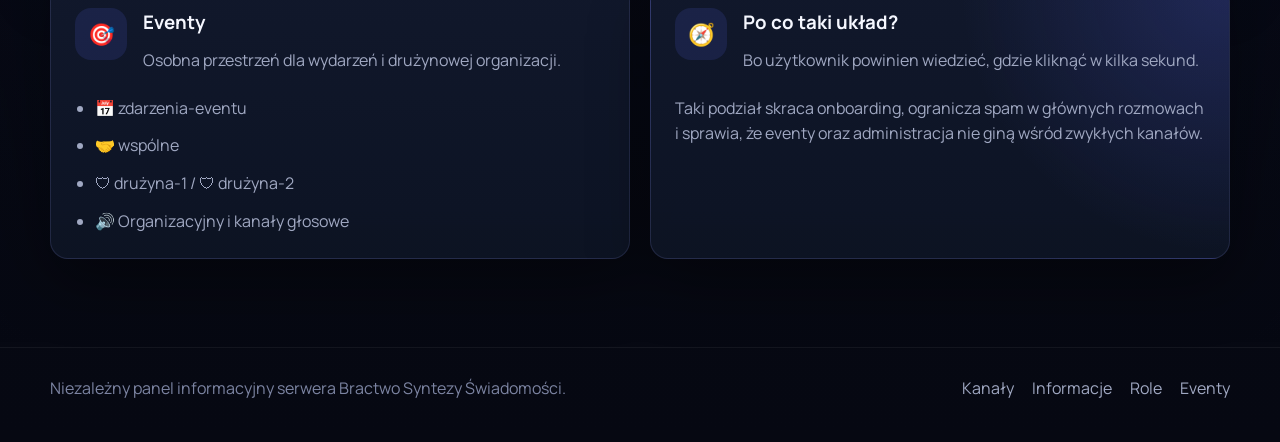
==== commit 3f951a61: "Rename site to Bractwo Syntezy Świadomości" ====
--- a/channels/channels.html
+++ b/channels/channels.html
@@ -5,9 +5,9 @@
   <meta name="viewport" content="width=device-width, initial-scale=1.0">
   <meta
     name="description"
-    content="Przegląd kanałów serwera Discord podzielonych na czytelne kategorie."
+    content="Przegląd kanałów serwera Bractwo Syntezy Świadomości podzielonych na czytelne kategorie."
   >
-  <title>Kanały | Discord Server Panel</title>
+  <title>Kanały | Bractwo Syntezy Świadomości</title>
   <link rel="preconnect" href="https://fonts.googleapis.com">
   <link rel="preconnect" href="https://fonts.gstatic.com" crossorigin>
   <link
@@ -28,7 +28,7 @@
       <a class="brand" href="../index.html">
         <span class="brand__mark">DS</span>
         <span class="brand__text">
-          <strong>Discord Server Panel</strong>
+          <strong>Bractwo Syntezy Świadomości</strong>
           <small>Społeczność, kanały i eventy</small>
         </span>
       </a>
@@ -185,7 +185,7 @@
 
   <footer class="site-footer">
     <div class="container site-footer__inner">
-      <p>Niezależny panel informacyjny serwera Discord.</p>
+      <p>Niezależny panel informacyjny serwera Bractwo Syntezy Świadomości.</p>
       <nav class="site-footer__nav" aria-label="Linki do podstron">
         <a href="./channels.html">Kanały</a>
         <a href="../info/info.html">Informacje</a>
--- a/styles.css
+++ b/styles.css
@@ -358,6 +358,139 @@
   margin-top: 32px;
 }
 
+.discord-widget {
+  position: relative;
+  margin-top: 28px;
+  padding: 24px;
+  overflow: hidden;
+  text-align: center;
+  background:
+    radial-gradient(circle at top center, rgba(88, 101, 242, 0.18), transparent 48%),
+    linear-gradient(180deg, #2b2d31 0%, #23272a 100%);
+}
+
+.discord-widget::before {
+  content: "";
+  position: absolute;
+  inset: -40% auto auto 72%;
+  width: 180px;
+  height: 180px;
+  border-radius: 999px;
+  background: rgba(88, 101, 242, 0.18);
+  filter: blur(28px);
+}
+
+.discord-widget > * {
+  position: relative;
+}
+
+.discord-widget__eyebrow {
+  display: inline-flex;
+  margin-bottom: 10px;
+  padding: 6px 12px;
+  border: 1px solid rgba(255, 255, 255, 0.08);
+  border-radius: 999px;
+  background: rgba(255, 255, 255, 0.04);
+  color: #b5bac1;
+  font-size: 0.76rem;
+  font-weight: 700;
+  letter-spacing: 0.12em;
+  text-transform: uppercase;
+}
+
+.discord-widget__title {
+  font-size: clamp(1.5rem, 3vw, 2rem);
+  line-height: 1.1;
+}
+
+.discord-widget__copy {
+  max-width: 40ch;
+  margin: 12px auto 0;
+  color: #c6cad2;
+}
+
+.discord-widget__stats {
+  display: grid;
+  grid-template-columns: repeat(2, minmax(0, 1fr));
+  gap: 14px;
+  margin-top: 20px;
+}
+
+.discord-widget__status {
+  display: inline-flex;
+  align-items: center;
+  justify-content: center;
+  gap: 12px;
+  padding: 18px 20px;
+  border: 1px solid rgba(255, 255, 255, 0.08);
+  border-radius: 18px;
+  background: rgba(17, 19, 24, 0.48);
+  transition: var(--transition);
+}
+
+.discord-widget:hover .discord-widget__status,
+.discord-widget:focus-within .discord-widget__status {
+  transform: translateY(-2px);
+  border-color: rgba(88, 101, 242, 0.34);
+  background: rgba(20, 23, 30, 0.72);
+}
+
+.discord-widget__presence {
+  font-size: 1.3rem;
+  filter: drop-shadow(0 0 10px rgba(87, 242, 135, 0.45));
+}
+
+.discord-widget__presence--members {
+  filter: drop-shadow(0 0 10px rgba(88, 199, 243, 0.3));
+}
+
+.discord-widget__value-group {
+  display: grid;
+  gap: 2px;
+  text-align: left;
+}
+
+.discord-widget__count {
+  font-size: clamp(1.2rem, 2vw, 1.5rem);
+  letter-spacing: -0.03em;
+}
+
+.discord-widget__label {
+  color: #9ea5b1;
+  font-size: 0.82rem;
+  text-transform: uppercase;
+  letter-spacing: 0.08em;
+}
+
+.discord-widget__meta {
+  margin-top: 14px;
+  color: #9ea5b1;
+  font-size: 0.92rem;
+}
+
+.discord-widget.is-loading .discord-widget__status {
+  animation: discordWidgetPulse 1.2s ease-in-out infinite;
+}
+
+.discord-widget.is-error .discord-widget__status {
+  border-color: rgba(237, 66, 69, 0.36);
+}
+
+.discord-widget.is-error .discord-widget__meta {
+  color: #ff8b8d;
+}
+
+@keyframes discordWidgetPulse {
+  0%,
+  100% {
+    box-shadow: 0 0 0 0 rgba(88, 101, 242, 0);
+  }
+
+  50% {
+    box-shadow: 0 0 0 10px rgba(88, 101, 242, 0.08);
+  }
+}
+
 .hero__stats {
   display: grid;
   grid-template-columns: repeat(3, minmax(0, 1fr));
@@ -770,6 +903,10 @@
     grid-template-columns: 1fr;
   }
 
+  .discord-widget__stats {
+    grid-template-columns: 1fr;
+  }
+
   .hero-panel__sidebar {
     border-right: 0;
     border-bottom: 1px solid rgba(255, 255, 255, 0.06);
@@ -798,6 +935,10 @@
     font-size: clamp(2.6rem, 15vw, 4.2rem);
   }
 
+  .discord-widget {
+    padding: 22px 18px;
+  }
+
   .btn,
   .btn-primary--nav {
     width: 100%;
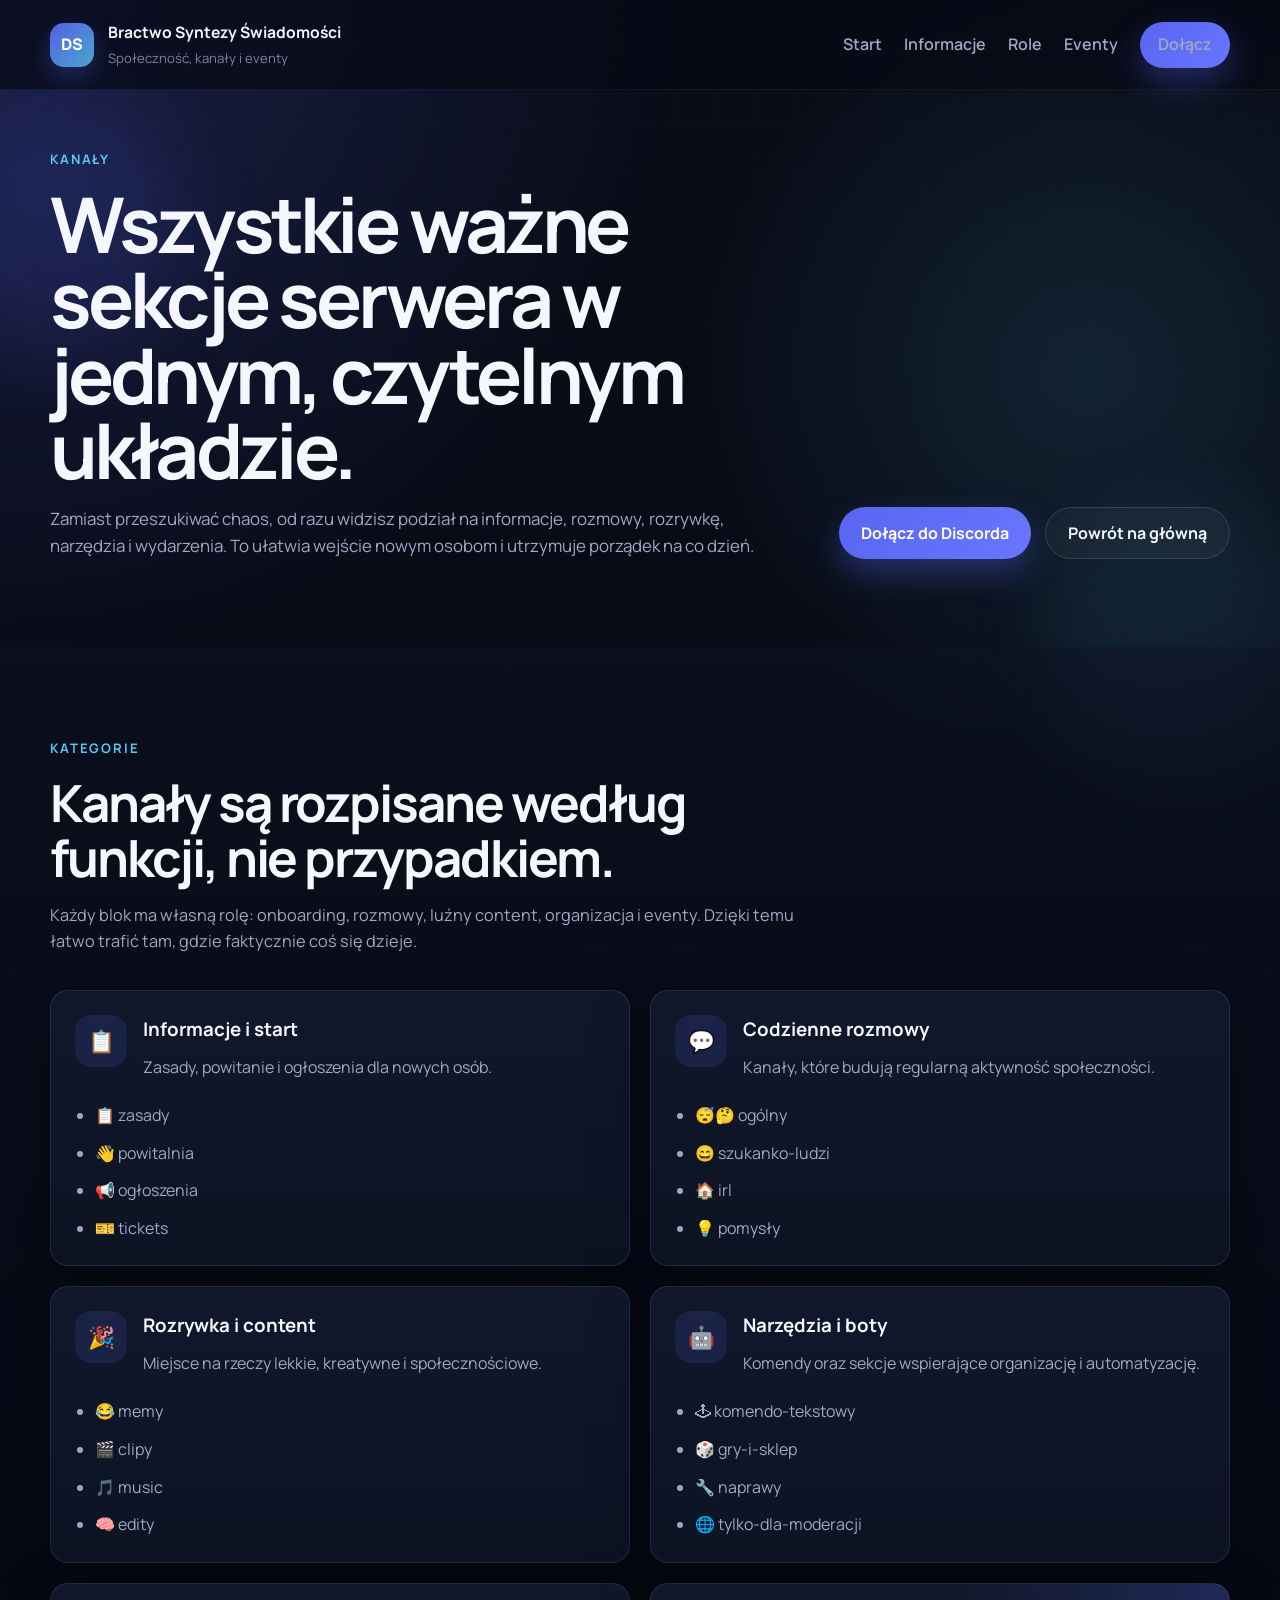
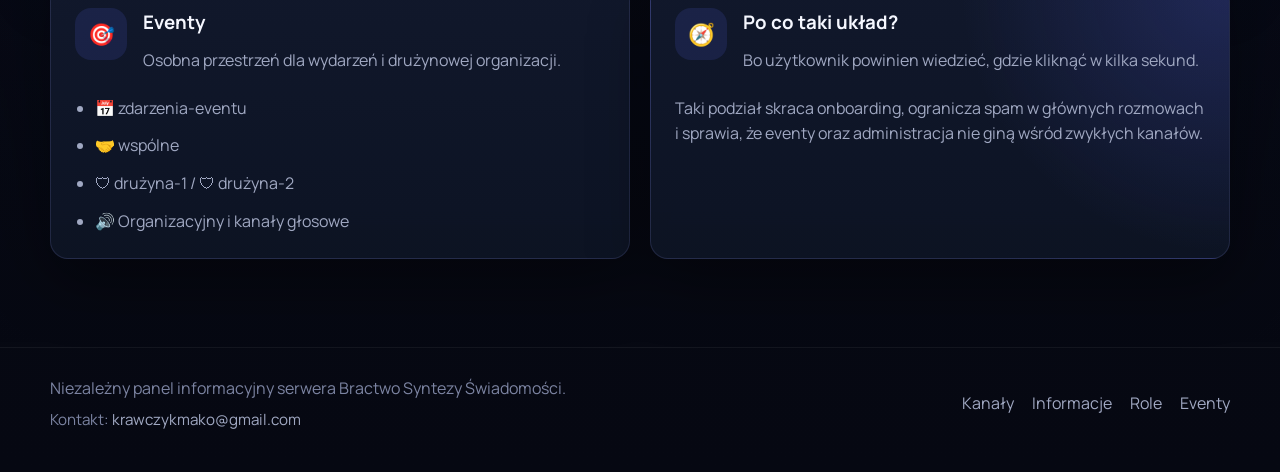
==== commit 4f89f519: "Add contact email to site footers" ====
--- a/channels/channels.html
+++ b/channels/channels.html
@@ -185,7 +185,12 @@
 
   <footer class="site-footer">
     <div class="container site-footer__inner">
-      <p>Niezależny panel informacyjny serwera Bractwo Syntezy Świadomości.</p>
+      <div class="site-footer__copy">
+        <p>Niezależny panel informacyjny serwera Bractwo Syntezy Świadomości.</p>
+        <p class="site-footer__contact">
+          Kontakt: <a href="mailto:krawczykmako@gmail.com">krawczykmako@gmail.com</a>
+        </p>
+      </div>
       <nav class="site-footer__nav" aria-label="Linki do podstron">
         <a href="./channels.html">Kanały</a>
         <a href="../info/info.html">Informacje</a>
--- a/styles.css
+++ b/styles.css
@@ -811,8 +811,26 @@
   gap: 18px;
 }
 
+.site-footer__copy {
+  display: grid;
+  gap: 6px;
+}
+
 .site-footer p {
   color: var(--text-muted);
+}
+
+.site-footer__contact {
+  font-size: 0.95rem;
+}
+
+.site-footer__contact a {
+  color: var(--text-soft);
+}
+
+.site-footer__contact a:hover,
+.site-footer__contact a:focus-visible {
+  color: var(--text);
 }
 
 .site-footer__nav {
